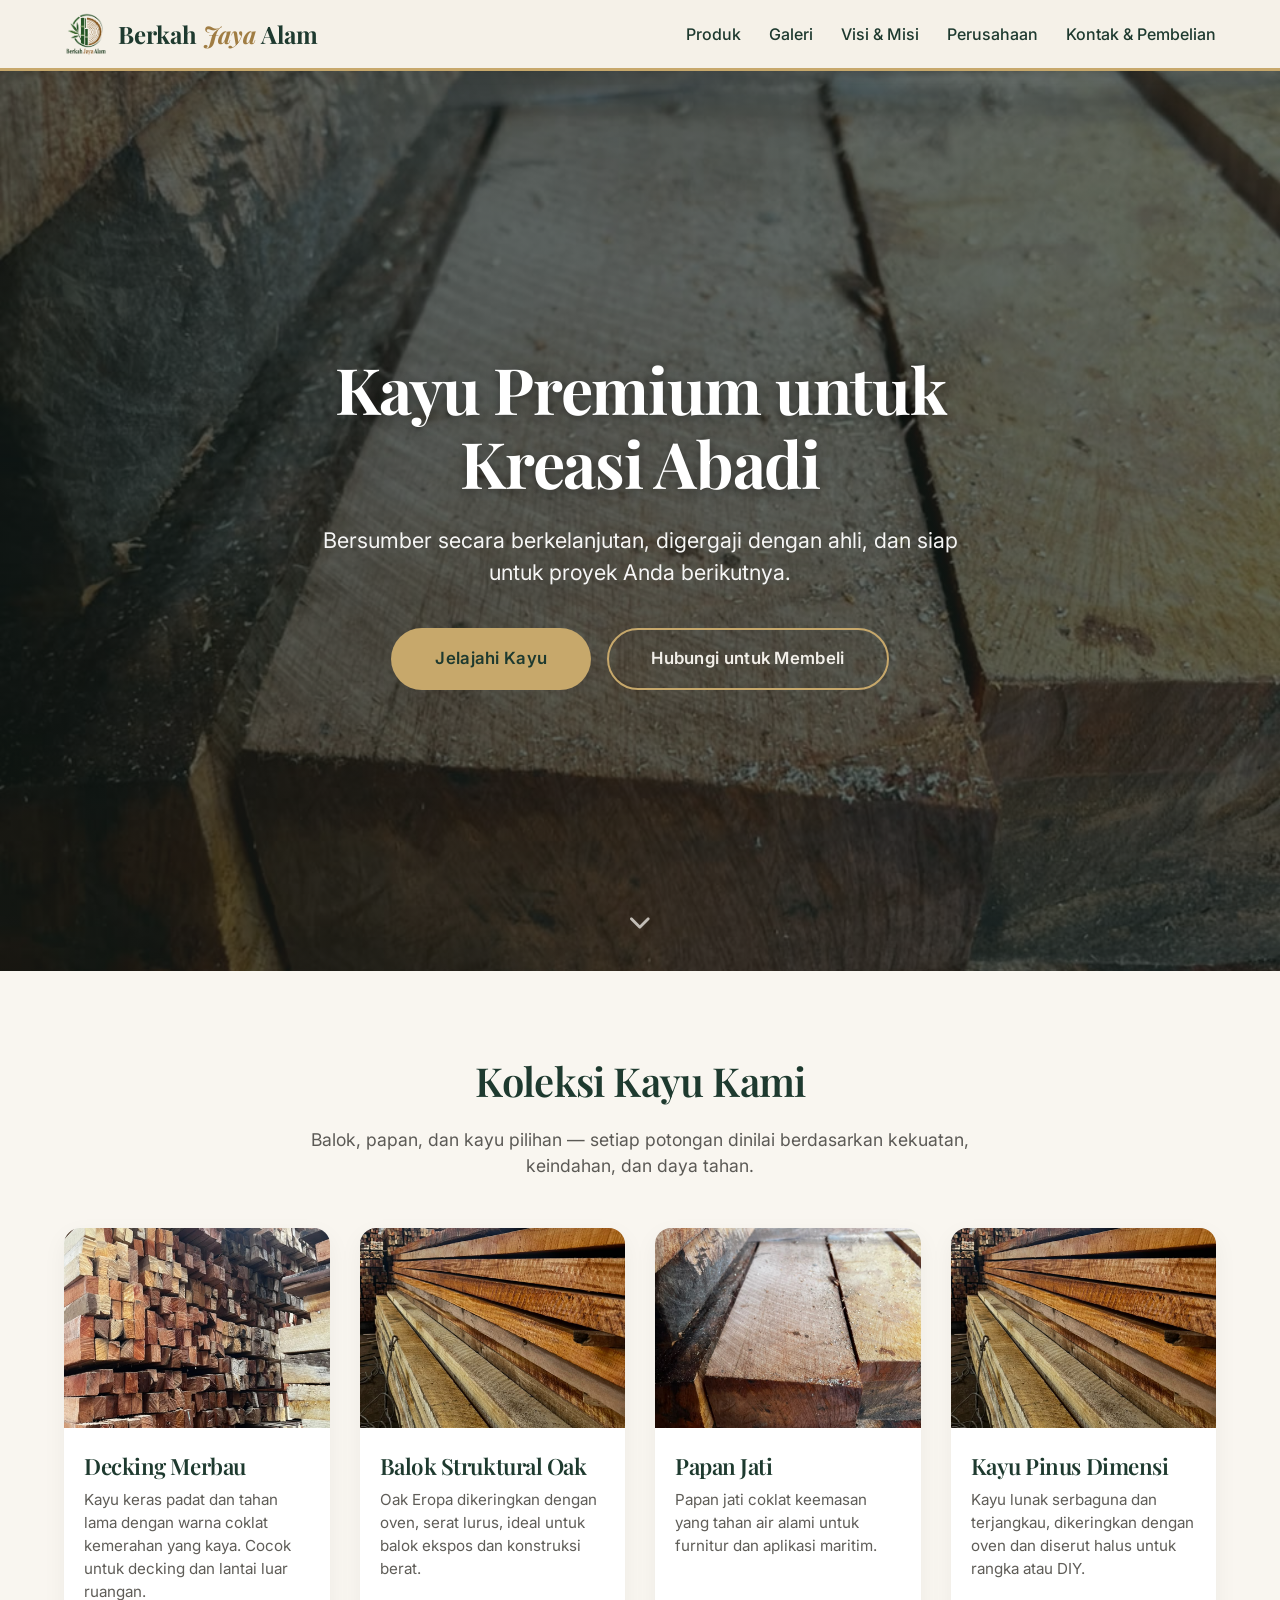
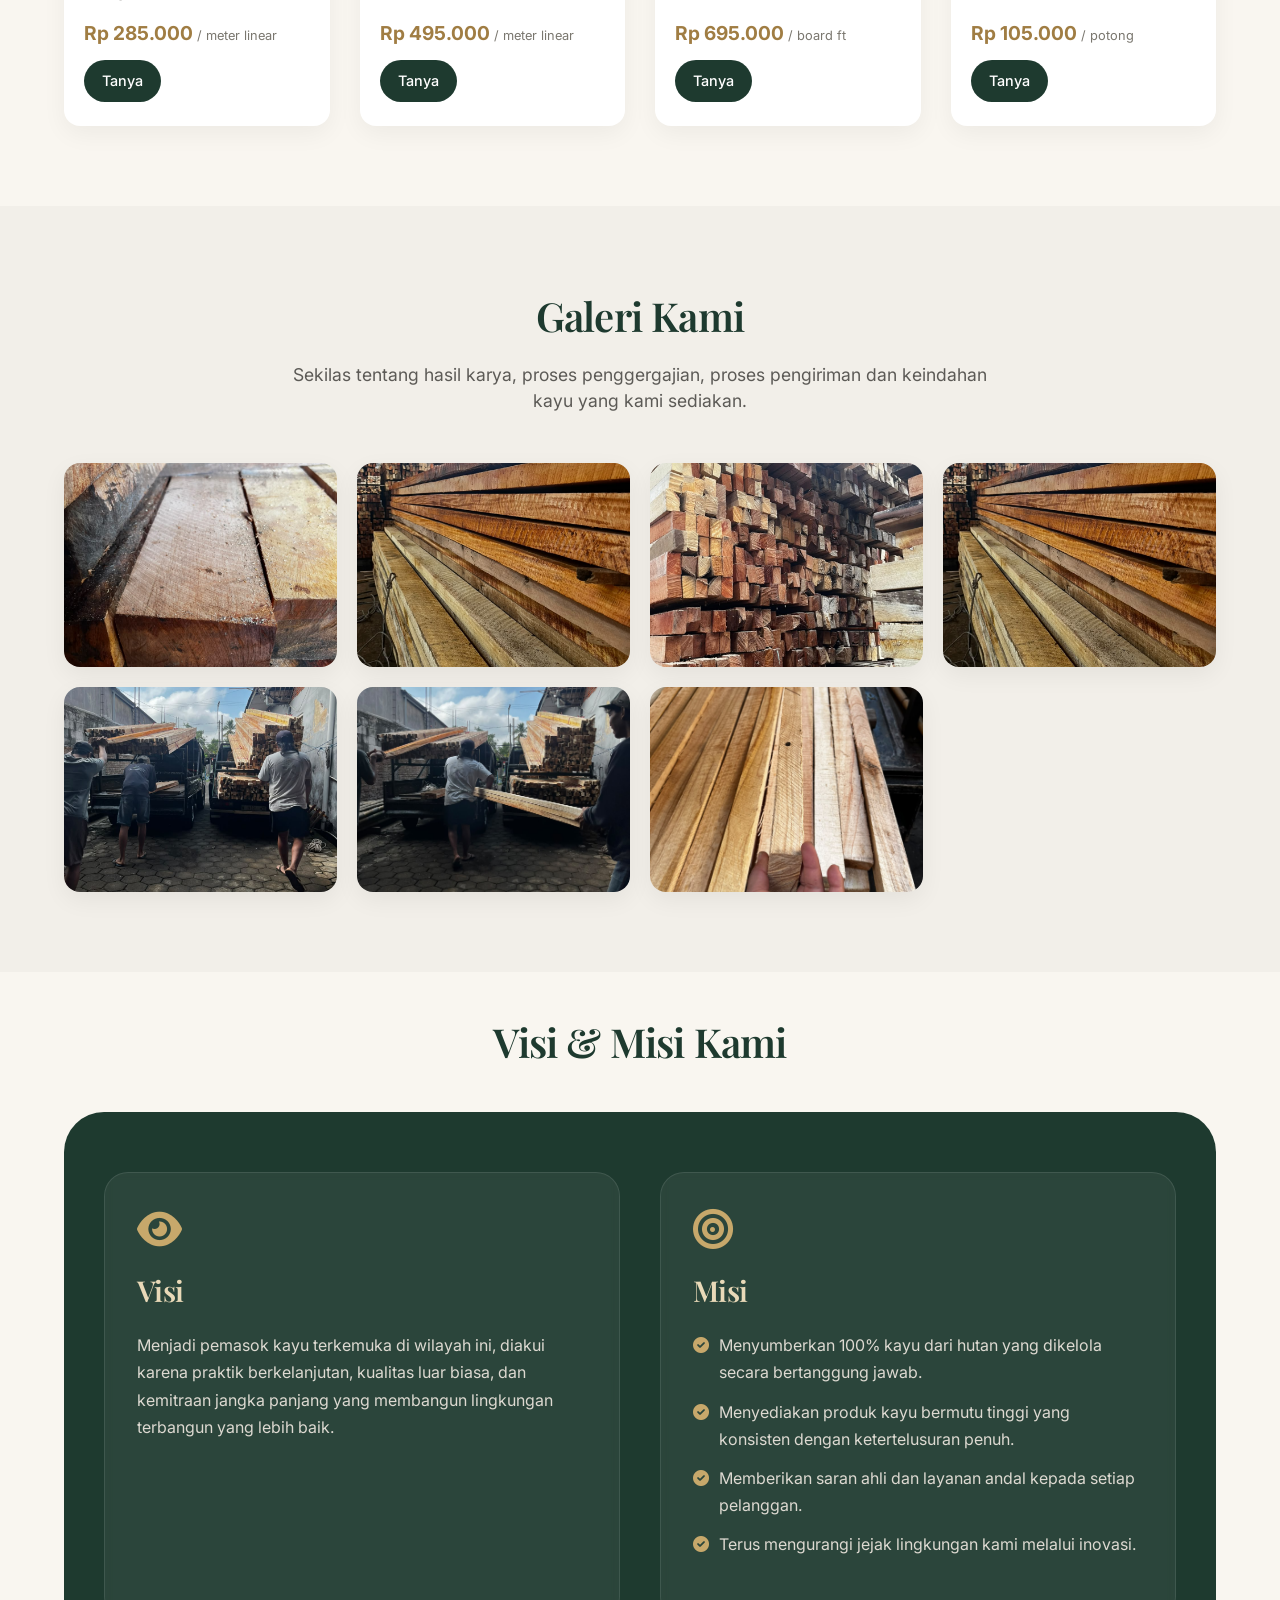
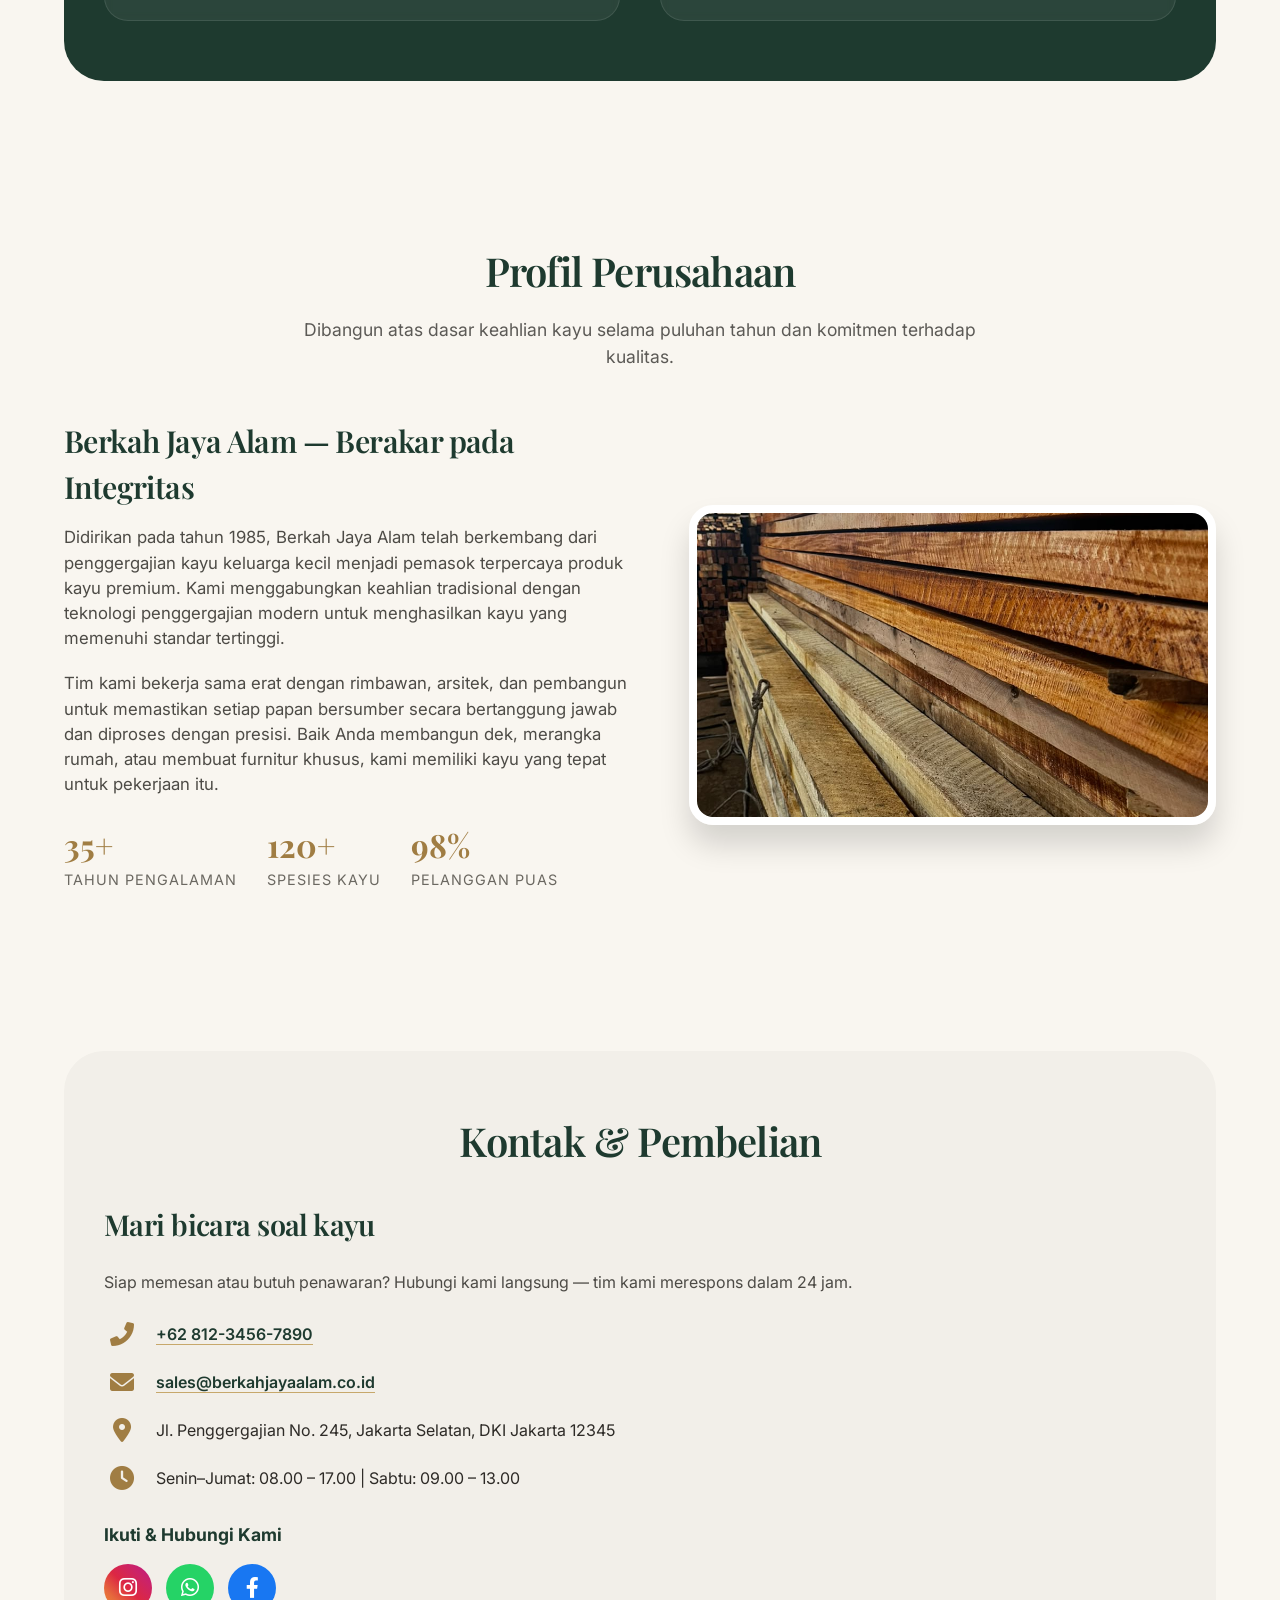
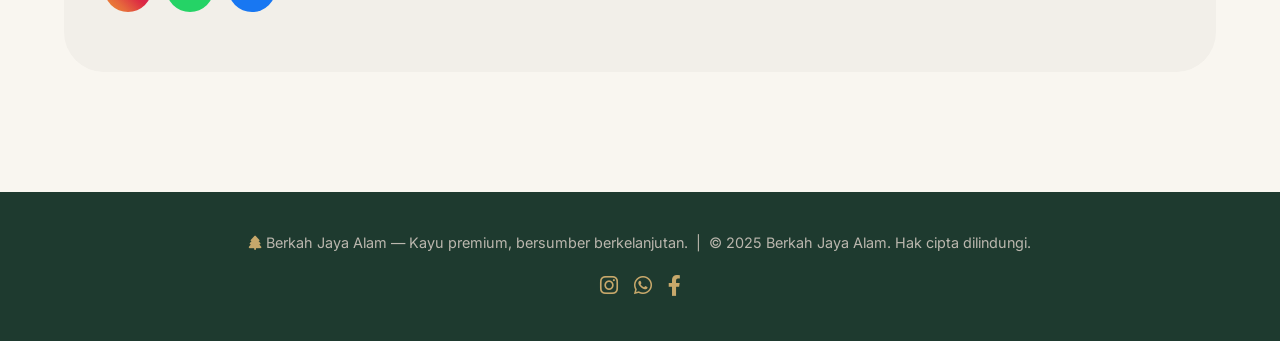
==== client-berkahjayaalam/index.html @ a925b0a5 "Berkah jaya alam" ====
<!DOCTYPE html>
<html lang="id">
<head>
    <meta charset="UTF-8">
    <meta name="viewport" content="width=device-width, initial-scale=1.0">
    <title>Berkah Jaya Alam | Kayu Premium & Solusi Kayu</title>
    <!-- Google Fonts -->
    <link rel="preconnect" href="https://fonts.googleapis.com">
    <link rel="preconnect" href="https://fonts.gstatic.com" crossorigin>
    <link href="https://fonts.googleapis.com/css2?family=Inter:opsz,wght@14..32,300..700&family=Playfair+Display:ital,wght@0,600;0,700;1,600&display=swap" rel="stylesheet">
    <!-- Font Awesome -->
    <link rel="stylesheet" href="https://cdnjs.cloudflare.com/ajax/libs/font-awesome/6.0.0-beta3/css/all.min.css">
    <style>
        html {
            scroll-behavior: smooth;
        }

        * {
            margin: 0;
            padding: 0;
            box-sizing: border-box;
        }

        body {
            font-family: 'Inter', sans-serif;
            background-color: #f9f6f0;
            color: #2e2b27;
            line-height: 1.5;
        }

        h1, h2, h3 {
            font-family: 'Playfair Display', serif;
            font-weight: 600;
            letter-spacing: -0.02em;
        }

        .container {
            max-width: 1200px;
            margin: 0 auto;
            padding: 0 24px;
        }

        /* Header / Nav — light background so the logo pops */
        .navbar {
            background-color: #f5f1e8;
            color: #1e3a2f;
            padding: 12px 0;
            box-shadow: 0 4px 12px rgba(0, 0, 0, 0.08);
            border-bottom: 3px solid #c7a86b;
            position: sticky;
            top: 0;
            z-index: 100;
        }

        .navbar .container {
            display: flex;
            justify-content: space-between;
            align-items: center;
            flex-wrap: nowrap;
            position: relative;
        }

        /* Logo image + text */
        .logo {
            display: flex;
            align-items: center;
            gap: 10px;
            text-decoration: none;
            flex-shrink: 0;
        }

        .logo img {
            height: 44px;
            width: auto;
            display: block;
        }

        .logo-text {
            font-size: 1.5rem;
            font-weight: 700;
            font-family: 'Playfair Display', serif;
            color: #1e3a2f;
            line-height: 1.1;
            white-space: nowrap;
        }

        .logo-text span {
            color: #a07d43;
            font-style: italic;
        }

        .nav-links {
            display: flex;
            gap: 28px;
            list-style: none;
            align-items: center;
        }

        .nav-links a {
            color: #1e3a2f;
            text-decoration: none;
            font-weight: 500;
            font-size: 1rem;
            transition: color 0.2s;
            border-bottom: 2px solid transparent;
            padding-bottom: 4px;
            white-space: nowrap;
        }

        .nav-links a:hover {
            color: #a07d43;
            border-bottom-color: #a07d43;
        }

        /* Hamburger button — hidden on desktop */
        .menu-toggle {
            display: none;
            background: transparent;
            border: none;
            color: #1e3a2f;
            font-size: 1.6rem;
            cursor: pointer;
            padding: 6px 10px;
            line-height: 1;
            border-radius: 8px;
            transition: background 0.2s;
        }

        .menu-toggle:hover {
            background: rgba(30, 58, 47, 0.08);
        }

        /* Hero — Full screen */
        .hero {
            background: linear-gradient(rgba(20, 30, 25, 0.65), rgba(20, 30, 25, 0.65)), url('assets/img/img-1.jpeg') center/cover no-repeat;
            min-height: 100vh;
            display: flex;
            align-items: center;
            justify-content: center;
            color: white;
            text-align: center;
            position: relative;
            scroll-margin-top: 80px;
        }

        .hero-content {
            max-width: 900px;
            margin: 0 auto;
            padding: 80px 24px;
        }

        .hero h1 {
            font-size: 4rem;
            font-weight: 700;
            line-height: 1.15;
            margin-bottom: 24px;
            text-shadow: 0 2px 12px rgba(0,0,0,0.4);
        }

        .hero p {
            font-size: 1.35rem;
            margin-bottom: 40px;
            opacity: 0.95;
            max-width: 650px;
            margin-left: auto;
            margin-right: auto;
        }

        .hero-buttons {
            display: flex;
            gap: 16px;
            justify-content: center;
            flex-wrap: wrap;
        }

        .btn {
            display: inline-block;
            background-color: #c7a86b;
            color: #1e3a2f;
            font-weight: 600;
            padding: 16px 42px;
            border-radius: 40px;
            text-decoration: none;
            transition: all 0.2s;
            border: 2px solid transparent;
            font-size: 1.05rem;
            letter-spacing: 0.3px;
        }

        .btn:hover {
            background-color: transparent;
            border-color: #c7a86b;
            color: #f2efe9;
            transform: translateY(-2px);
        }

        .btn-outline {
            background-color: transparent;
            border: 2px solid #c7a86b;
            color: #f2efe9;
        }

        .btn-outline:hover {
            background-color: #c7a86b;
            color: #1e3a2f;
        }

        /* Scroll indicator */
        .scroll-indicator {
            position: absolute;
            bottom: 32px;
            left: 50%;
            transform: translateX(-50%);
            color: #f2efe9;
            font-size: 1.4rem;
            opacity: 0.75;
            animation: bounce 2s infinite;
        }

        @keyframes bounce {
            0%, 20%, 50%, 80%, 100% { transform: translateX(-50%) translateY(0); }
            40% { transform: translateX(-50%) translateY(-10px); }
            60% { transform: translateX(-50%) translateY(-5px); }
        }

        /* Sections */
        section {
            padding: 80px 0;
            scroll-margin-top: 80px;
        }

        .section-title {
            font-size: 2.5rem;
            margin-bottom: 16px;
            color: #1e3a2f;
            text-align: center;
        }

        .section-subtitle {
            text-align: center;
            color: #5c5a56;
            max-width: 700px;
            margin: 0 auto 48px auto;
            font-size: 1.1rem;
        }

        /* Products Grid */
        .product-grid {
            display: grid;
            grid-template-columns: repeat(auto-fit, minmax(250px, 1fr));
            gap: 30px;
        }

        .product-card {
            background: white;
            border-radius: 16px;
            overflow: hidden;
            box-shadow: 0 8px 24px rgba(0, 0, 0, 0.05);
            transition: transform 0.2s, box-shadow 0.2s;
            display: flex;
            flex-direction: column;
        }

        .product-card:hover {
            transform: translateY(-6px);
            box-shadow: 0 16px 32px rgba(0, 0, 0, 0.1);
        }

        .product-img {
            height: 200px;
            background-size: cover;
            background-position: center;
            background-color: #d9d0c0;
        }

        .product-info {
            padding: 22px 20px 24px;
            flex-grow: 1;
            display: flex;
            flex-direction: column;
        }

        .product-info h3 {
            font-size: 1.4rem;
            margin-bottom: 6px;
            color: #1e3a2f;
        }

        .product-info p {
            color: #5f5d58;
            margin-bottom: 16px;
            font-size: 0.95rem;
            flex-grow: 1;
        }

        .product-price {
            font-weight: 700;
            font-size: 1.2rem;
            color: #a07d43;
            margin-bottom: 12px;
        }

        .product-price small {
            font-weight: 400;
            font-size: 0.8rem;
            color: #7a776f;
        }

        .product-info .btn-small {
            background: #1e3a2f;
            color: white;
            padding: 10px 18px;
            border-radius: 30px;
            text-decoration: none;
            font-weight: 500;
            text-align: center;
            font-size: 0.9rem;
            transition: background 0.2s;
            border: none;
            align-self: flex-start;
        }

        .product-info .btn-small:hover {
            background: #c7a86b;
            color: #1e3a2f;
        }

        /* Gallery */
        .gallery-section {
            background-color: #f2efe9;
        }

        .gallery-grid {
            display: grid;
            grid-template-columns: repeat(auto-fit, minmax(260px, 1fr));
            gap: 20px;
        }

        .gallery-item {
            position: relative;
            border-radius: 16px;
            overflow: hidden;
            aspect-ratio: 4 / 3;
            box-shadow: 0 8px 24px rgba(0, 0, 0, 0.06);
            cursor: pointer;
        }

        .gallery-item img {
            width: 100%;
            height: 100%;
            object-fit: cover;
            display: block;
            transition: transform 0.4s ease;
        }

        .gallery-item:hover img {
            transform: scale(1.08);
        }

        .gallery-caption {
            position: absolute;
            inset: 0;
            background: linear-gradient(to top, rgba(20, 30, 25, 0.85), rgba(20, 30, 25, 0) 60%);
            color: #f2efe9;
            display: flex;
            flex-direction: column;
            justify-content: flex-end;
            padding: 22px;
            opacity: 0;
            transition: opacity 0.3s ease;
        }

        .gallery-item:hover .gallery-caption {
            opacity: 1;
        }

        .gallery-caption h3 {
            font-size: 1.3rem;
            color: #e9d9b8;
            margin-bottom: 4px;
        }

        .gallery-caption p {
            font-size: 0.9rem;
            color: #ddd9d1;
        }

        /* Visi Misi */
        .visi-misi {
            background-color: #1e3a2f;
            color: #f2efe9;
            border-radius: 40px;
            padding: 60px 40px;
            margin: 40px 0;
        }

        .visi-misi .container {
            display: flex;
            flex-wrap: wrap;
            gap: 40px;
            justify-content: center;
            padding: 0;
        }

        .visi-card, .misi-card {
            flex: 1 1 300px;
            background: rgba(255, 255, 255, 0.06);
            padding: 36px 32px;
            border-radius: 24px;
            backdrop-filter: blur(4px);
            border: 1px solid rgba(255, 255, 255, 0.1);
        }

        .visi-card i, .misi-card i {
            font-size: 2.5rem;
            color: #c7a86b;
            margin-bottom: 20px;
        }

        .visi-card h3, .misi-card h3 {
            font-size: 1.8rem;
            margin-bottom: 20px;
            color: #e9d9b8;
        }

        .visi-card p, .misi-card ul {
            color: #ddd9d1;
            line-height: 1.7;
        }

        .misi-card ul {
            list-style: none;
            padding-left: 0;
        }

        .misi-card li {
            margin-bottom: 12px;
            display: flex;
            align-items: flex-start;
            gap: 10px;
        }

        .misi-card li i {
            font-size: 1rem;
            margin-top: 5px;
            color: #c7a86b;
        }

        /* Company Profile */
        .profile-wrap {
            display: flex;
            flex-wrap: wrap;
            gap: 48px;
            align-items: center;
        }

        .profile-text {
            flex: 1 1 350px;
        }

        .profile-text h3 {
            font-size: 1.9rem;
            margin-bottom: 16px;
            color: #1e3a2f;
        }

        .profile-text p {
            margin-bottom: 20px;
            color: #4d4b46;
            font-size: 1.05rem;
        }

        .profile-stats {
            display: flex;
            gap: 30px;
            margin-top: 24px;
        }

        .stat-item h4 {
            font-size: 2rem;
            color: #a07d43;
            font-family: 'Playfair Display', serif;
        }

        .stat-item p {
            font-size: 0.9rem;
            text-transform: uppercase;
            letter-spacing: 1px;
            color: #6b6861;
        }

        .profile-img {
            flex: 1 1 300px;
            height: 320px;
            background: url('assets/img/img-2.jpeg') center/cover no-repeat;
            border-radius: 24px;
            box-shadow: 0 20px 30px rgba(0,0,0,0.15);
            border: 8px solid white;
        }

        /* Contact / Buy */
        .contact-section {
            background: #f2efe9;
            border-radius: 40px;
            padding: 60px 40px;
            margin-top: 40px;
        }

        .contact-grid {
            display: flex;
            flex-wrap: wrap;
            gap: 50px;
            justify-content: space-between;
            align-items: flex-start;
        }

        .contact-info {
            flex: 1 1 480px;
        }

        .contact-info h3 {
            font-size: 1.8rem;
            margin-bottom: 24px;
            color: #1e3a2f;
        }

        .contact-detail {
            display: flex;
            align-items: center;
            gap: 16px;
            margin-bottom: 24px;
        }

        .contact-detail i {
            font-size: 1.5rem;
            color: #a07d43;
            width: 36px;
            text-align: center;
        }

        .contact-detail p {
            font-size: 1rem;
            color: #2e2b27;
        }

        .contact-detail a {
            color: #1e3a2f;
            text-decoration: none;
            font-weight: 600;
            border-bottom: 1px solid #c7a86b;
        }

        /* Social Media Links */
        .social-links {
            margin-top: 32px;
        }

        .social-links h4 {
            font-size: 1.1rem;
            margin-bottom: 16px;
            color: #1e3a2f;
        }

        .social-icons {
            display: flex;
            gap: 14px;
            flex-wrap: wrap;
        }

        .social-icon {
            display: inline-flex;
            align-items: center;
            justify-content: center;
            width: 48px;
            height: 48px;
            border-radius: 50%;
            color: white;
            font-size: 1.3rem;
            text-decoration: none;
            transition: transform 0.2s, opacity 0.2s;
        }

        .social-icon:hover {
            transform: translateY(-3px);
            opacity: 0.9;
        }

        .social-icon.instagram {
            background: linear-gradient(45deg, #f09433, #e6683c, #dc2743, #cc2366, #bc1888);
        }

        .social-icon.whatsapp {
            background-color: #25D366;
        }

        .social-icon.facebook {
            background-color: #1877F2;
        }

        /* Footer */
        footer {
            background: #1e3a2f;
            color: #bbb7ae;
            padding: 40px 0;
            text-align: center;
            margin-top: 40px;
        }

        footer p {
            font-size: 0.9rem;
            margin-bottom: 16px;
        }

        footer i {
            color: #c7a86b;
        }

        .footer-social {
            display: flex;
            justify-content: center;
            gap: 16px;
            margin-top: 8px;
        }

        .footer-social a {
            color: #c7a86b;
            font-size: 1.3rem;
            transition: color 0.2s;
            text-decoration: none;
        }

        .footer-social a:hover {
            color: #e9d9b8;
        }

        /* Responsive */
        @media (max-width: 992px) {
            /* Hamburger menu appears */
            .menu-toggle {
                display: block;
            }

            .nav-links {
                display: none;
                position: absolute;
                top: calc(100% + 12px);
                left: 0;
                right: 0;
                flex-direction: column;
                gap: 0;
                background-color: #f5f1e8;
                border: 1px solid #e0d8c8;
                border-top: 3px solid #c7a86b;
                border-radius: 0 0 16px 16px;
                box-shadow: 0 12px 32px rgba(0, 0, 0, 0.15);
                padding: 8px 0;
                z-index: 200;
            }

            .nav-links.active {
                display: flex;
            }

            .nav-links li {
                width: 100%;
            }

            .nav-links a {
                display: block;
                padding: 14px 24px;
                border-bottom: none;
                font-size: 1rem;
                color: #1e3a2f;
            }

            .nav-links a:hover {
                background: rgba(30, 58, 47, 0.06);
                border-bottom-color: transparent;
            }
        }

        @media (max-width: 768px) {
            .hero h1 { font-size: 2.6rem; }
            .hero p { font-size: 1.1rem; }
            .section-title { font-size: 2rem; }
            .visi-misi { padding: 40px 20px; }
            .profile-stats { flex-wrap: wrap; gap: 20px; }
            section { scroll-margin-top: 80px; }
            .hero { scroll-margin-top: 80px; }
            .contact-section { padding: 40px 24px; }
            .gallery-item { aspect-ratio: 3 / 2; }
            .logo img { height: 38px; }
            .logo-text { font-size: 1.2rem; }
        }

        @media (max-width: 480px) {
            .hero h1 { font-size: 2rem; }
            .btn { padding: 14px 28px; font-size: 0.95rem; }
            .gallery-caption { opacity: 1; background: linear-gradient(to top, rgba(20, 30, 25, 0.9), rgba(20, 30, 25, 0) 70%); }
        }
    </style>
</head>
<body>
    <!-- Navigasi -->
    <div class="navbar">
        <div class="container">
            <a href="#" class="logo">
                <img src="assets/img/logo.png" alt="Logo Berkah Jaya Alam">
                <div class="logo-text">Berkah <span>Jaya</span> Alam</div>
            </a>
            <button class="menu-toggle" aria-label="Buka menu navigasi" aria-expanded="false">
                <i class="fas fa-bars"></i>
            </button>
            <ul class="nav-links" id="navLinks">
                <li><a href="#products">Produk</a></li>
                <li><a href="#gallery">Galeri</a></li>
                <li><a href="#visi-misi">Visi & Misi</a></li>
                <li><a href="#profile">Perusahaan</a></li>
                <li><a href="#contact">Kontak & Pembelian</a></li>
            </ul>
        </div>
    </div>

    <!-- Hero Section — Full screen -->
    <section class="hero">
        <div class="hero-content">
            <h1>Kayu Premium untuk<br>Kreasi Abadi</h1>
            <p>Bersumber secara berkelanjutan, digergaji dengan ahli, dan siap untuk proyek Anda berikutnya.</p>
            <div class="hero-buttons">
                <a href="#products" class="btn">Jelajahi Kayu</a>
                <a href="#contact" class="btn btn-outline">Hubungi untuk Membeli</a>
            </div>
        </div>
        <a href="#products" class="scroll-indicator" aria-label="Gulir ke produk">
            <i class="fas fa-chevron-down"></i>
        </a>
    </section>

    <!-- Bagian Produk -->
    <section id="products">
        <div class="container">
            <h2 class="section-title">Koleksi Kayu Kami</h2>
            <p class="section-subtitle">Balok, papan, dan kayu pilihan — setiap potongan dinilai berdasarkan kekuatan, keindahan, dan daya tahan.</p>
            <div class="product-grid">
                <!-- Produk 1 -->
                <div class="product-card">
                    <div class="product-img" style="background-image: url('assets/img/img-3.jpeg');"></div>
                    <div class="product-info">
                        <h3>Decking Merbau</h3>
                        <p>Kayu keras padat dan tahan lama dengan warna coklat kemerahan yang kaya. Cocok untuk decking dan lantai luar ruangan.</p>
                        <div class="product-price">Rp 285.000 <small>/ meter linear</small></div>
                        <a href="#contact" class="btn-small">Tanya</a>
                    </div>
                </div>
                <!-- Produk 2 -->
                <div class="product-card">
                    <div class="product-img" style="background-image: url('assets/img/img-4.jpeg');"></div>
                    <div class="product-info">
                        <h3>Balok Struktural Oak</h3>
                        <p>Oak Eropa dikeringkan dengan oven, serat lurus, ideal untuk balok ekspos dan konstruksi berat.</p>
                        <div class="product-price">Rp 495.000 <small>/ meter linear</small></div>
                        <a href="#contact" class="btn-small">Tanya</a>
                    </div>
                </div>
                <!-- Produk 3 -->
                <div class="product-card">
                    <div class="product-img" style="background-image: url('assets/img/img-1.jpeg');"></div>
                    <div class="product-info">
                        <h3>Papan Jati</h3>
                        <p>Papan jati coklat keemasan yang tahan air alami untuk furnitur dan aplikasi maritim.</p>
                        <div class="product-price">Rp 695.000 <small>/ board ft</small></div>
                        <a href="#contact" class="btn-small">Tanya</a>
                    </div>
                </div>
                <!-- Produk 4 -->
                <div class="product-card">
                    <div class="product-img" style="background-image: url('assets/img/img-2.jpeg');"></div>
                    <div class="product-info">
                        <h3>Kayu Pinus Dimensi</h3>
                        <p>Kayu lunak serbaguna dan terjangkau, dikeringkan dengan oven dan diserut halus untuk rangka atau DIY.</p>
                        <div class="product-price">Rp 105.000 <small>/ potong</small></div>
                        <a href="#contact" class="btn-small">Tanya</a>
                    </div>
                </div>
            </div>
        </div>
    </section>

    <!-- Bagian Galeri -->
    <section id="gallery" class="gallery-section">
        <div class="container">
            <h2 class="section-title">Galeri Kami</h2>
            <p class="section-subtitle">Sekilas tentang hasil karya, proses penggergajian, proses pengiriman dan keindahan kayu yang kami sediakan.</p>
            <div class="gallery-grid">
                <div class="gallery-item">
                    <img src="assets/img/img-1.jpeg" alt="Penggergajian kayu">
                    <div class="gallery-caption">
                        <h3>Proses Penggergajian</h3>
                        <p>Presisi di setiap potongan</p>
                    </div>
                </div>
                <div class="gallery-item">
                    <img src="assets/img/img-2.jpeg" alt="Tumpukan kayu di gudang">
                    <div class="gallery-caption">
                        <h3>Stok Gudang</h3>
                        <p>Kayu pilihan siap kirim</p>
                    </div>
                </div>
                <div class="gallery-item">
                    <img src="assets/img/img-3.jpeg" alt="Decking kayu merbau">
                    <div class="gallery-caption">
                        <h3>Decking Merbau</h3>
                        <p>Hasil pemasangan rapi dan tahan lama</p>
                    </div>
                </div>
                <div class="gallery-item">
                    <img src="assets/img/img-4.jpeg" alt="Balok kayu oak">
                    <div class="gallery-caption">
                        <h3>Balok Struktural</h3>
                        <p>Kekuatan untuk konstruksi berat</p>
                    </div>
                </div>
                <div class="gallery-item">
                    <img src="assets/img/img-5.jpeg" alt="Papan kayu jati">
                    <div class="gallery-caption">
                        <h3>Papan Jati</h3>
                        <p>Keindahan alami untuk furnitur</p>
                    </div>
                </div>
                <div class="gallery-item">
                    <img src="assets/img/img-6.jpeg" alt="Kayu pinus dimensi">
                    <div class="gallery-caption">
                        <h3>Kayu Pinus</h3>
                        <p>Serbaguna untuk rangka dan DIY</p>
                    </div>
                </div>
                <div class="gallery-item">
                    <img src="assets/img/img-7.jpeg" alt="Proyek kayu Berkah Jaya Alam">
                    <div class="gallery-caption">
                        <h3>Proyek Selesai</h3>
                        <p>Hasil karya pelanggan kami</p>
                    </div>
                </div>
            </div>
        </div>
    </section>

    <!-- Bagian Visi & Misi -->
    <section id="visi-misi" style="padding: 40px 0;">
        <div class="container">
            <h2 class="section-title" style="color:#1e3a2f;">Visi & Misi Kami</h2>
            <div class="visi-misi">
                <div class="container">
                    <div class="visi-card">
                        <i class="fas fa-eye"></i>
                        <h3>Visi</h3>
                        <p>Menjadi pemasok kayu terkemuka di wilayah ini, diakui karena praktik berkelanjutan, kualitas luar biasa, dan kemitraan jangka panjang yang membangun lingkungan terbangun yang lebih baik.</p>
                    </div>
                    <div class="misi-card">
                        <i class="fas fa-bullseye"></i>
                        <h3>Misi</h3>
                        <ul>
                            <li><i class="fas fa-check-circle"></i> Menyumberkan 100% kayu dari hutan yang dikelola secara bertanggung jawab.</li>
                            <li><i class="fas fa-check-circle"></i> Menyediakan produk kayu bermutu tinggi yang konsisten dengan ketertelusuran penuh.</li>
                            <li><i class="fas fa-check-circle"></i> Memberikan saran ahli dan layanan andal kepada setiap pelanggan.</li>
                            <li><i class="fas fa-check-circle"></i> Terus mengurangi jejak lingkungan kami melalui inovasi.</li>
                        </ul>
                    </div>
                </div>
            </div>
        </div>
    </section>

    <!-- Bagian Profil Perusahaan -->
    <section id="profile">
        <div class="container">
            <h2 class="section-title">Profil Perusahaan</h2>
            <p class="section-subtitle">Dibangun atas dasar keahlian kayu selama puluhan tahun dan komitmen terhadap kualitas.</p>
            <div class="profile-wrap">
                <div class="profile-text">
                    <h3>Berkah Jaya Alam — Berakar pada Integritas</h3>
                    <p>Didirikan pada tahun 1985, Berkah Jaya Alam telah berkembang dari penggergajian kayu keluarga kecil menjadi pemasok terpercaya produk kayu premium. Kami menggabungkan keahlian tradisional dengan teknologi penggergajian modern untuk menghasilkan kayu yang memenuhi standar tertinggi.</p>
                    <p>Tim kami bekerja sama erat dengan rimbawan, arsitek, dan pembangun untuk memastikan setiap papan bersumber secara bertanggung jawab dan diproses dengan presisi. Baik Anda membangun dek, merangka rumah, atau membuat furnitur khusus, kami memiliki kayu yang tepat untuk pekerjaan itu.</p>
                    <div class="profile-stats">
                        <div class="stat-item">
                            <h4>35+</h4>
                            <p>Tahun pengalaman</p>
                        </div>
                        <div class="stat-item">
                            <h4>120+</h4>
                            <p>Spesies kayu</p>
                        </div>
                        <div class="stat-item">
                            <h4>98%</h4>
                            <p>Pelanggan puas</p>
                        </div>
                    </div>
                </div>
                <div class="profile-img"></div>
            </div>
        </div>
    </section>

    <!-- Bagian Kontak & Pembelian -->
    <section id="contact" style="padding-top: 20px;">
        <div class="container">
            <div class="contact-section">
                <h2 class="section-title" style="margin-bottom: 32px;">Kontak & Pembelian</h2>
                <div class="contact-grid">
                    <div class="contact-info">
                        <h3>Mari bicara soal kayu</h3>
                        <p style="margin-bottom: 28px; color:#4d4b46;">Siap memesan atau butuh penawaran? Hubungi kami langsung — tim kami merespons dalam 24 jam.</p>
                        <div class="contact-detail">
                            <i class="fas fa-phone-alt"></i>
                            <p><a href="tel:+6281234567890">+62 812-3456-7890</a></p>
                        </div>
                        <div class="contact-detail">
                            <i class="fas fa-envelope"></i>
                            <p><a href="mailto:sales@berkahjayaalam.co.id">sales@berkahjayaalam.co.id</a></p>
                        </div>
                        <div class="contact-detail">
                            <i class="fas fa-map-marker-alt"></i>
                            <p>Jl. Penggergajian No. 245, Jakarta Selatan, DKI Jakarta 12345</p>
                        </div>
                        <div class="contact-detail">
                            <i class="fas fa-clock"></i>
                            <p>Senin–Jumat: 08.00 – 17.00 | Sabtu: 09.00 – 13.00</p>
                        </div>

                        <!-- Tautan Media Sosial -->
                        <div class="social-links">
                            <h4>Ikuti & Hubungi Kami</h4>
                            <div class="social-icons">
                                <a href="https://instagram.com/berkahjayaalam" class="social-icon instagram" target="_blank" rel="noopener" aria-label="Instagram Berkah Jaya Alam">
                                    <i class="fab fa-instagram"></i>
                                </a>
                                <a href="https://wa.me/6281234567890" class="social-icon whatsapp" target="_blank" rel="noopener" aria-label="WhatsApp Berkah Jaya Alam">
                                    <i class="fab fa-whatsapp"></i>
                                </a>
                                <a href="https://facebook.com/berkahjayaalam" class="social-icon facebook" target="_blank" rel="noopener" aria-label="Facebook Berkah Jaya Alam">
                                    <i class="fab fa-facebook-f"></i>
                                </a>
                            </div>
                        </div>
                    </div>
                </div>
            </div>
        </div>
    </section>

    <!-- Footer -->
    <footer>
        <div class="container">
            <p><i class="fas fa-tree"></i> Berkah Jaya Alam — Kayu premium, bersumber berkelanjutan. &nbsp;|&nbsp; © 2025 Berkah Jaya Alam. Hak cipta dilindungi.</p>
            <div class="footer-social">
                <a href="https://instagram.com/berkahjayaalam" target="_blank" rel="noopener" aria-label="Instagram"><i class="fab fa-instagram"></i></a>
                <a href="https://wa.me/6281234567890" target="_blank" rel="noopener" aria-label="WhatsApp"><i class="fab fa-whatsapp"></i></a>
                <a href="https://facebook.com/berkahjayaalam" target="_blank" rel="noopener" aria-label="Facebook"><i class="fab fa-facebook-f"></i></a>
            </div>
        </div>
    </footer>

    <script>
        // Toggle menu mobile
        const menuToggle = document.querySelector('.menu-toggle');
        const navLinks = document.getElementById('navLinks');
        const menuIcon = menuToggle.querySelector('i');

        menuToggle.addEventListener('click', () => {
            const isOpen = navLinks.classList.toggle('active');
            menuToggle.setAttribute('aria-expanded', isOpen);
            menuIcon.classList.toggle('fa-bars', !isOpen);
            menuIcon.classList.toggle('fa-times', isOpen);
        });

        // Tutup menu saat link diklik
        document.querySelectorAll('.nav-links a').forEach(link => {
            link.addEventListener('click', () => {
                navLinks.classList.remove('active');
                menuToggle.setAttribute('aria-expanded', 'false');
                menuIcon.classList.add('fa-bars');
                menuIcon.classList.remove('fa-times');
            });
        });
    </script>
</body>
</html>
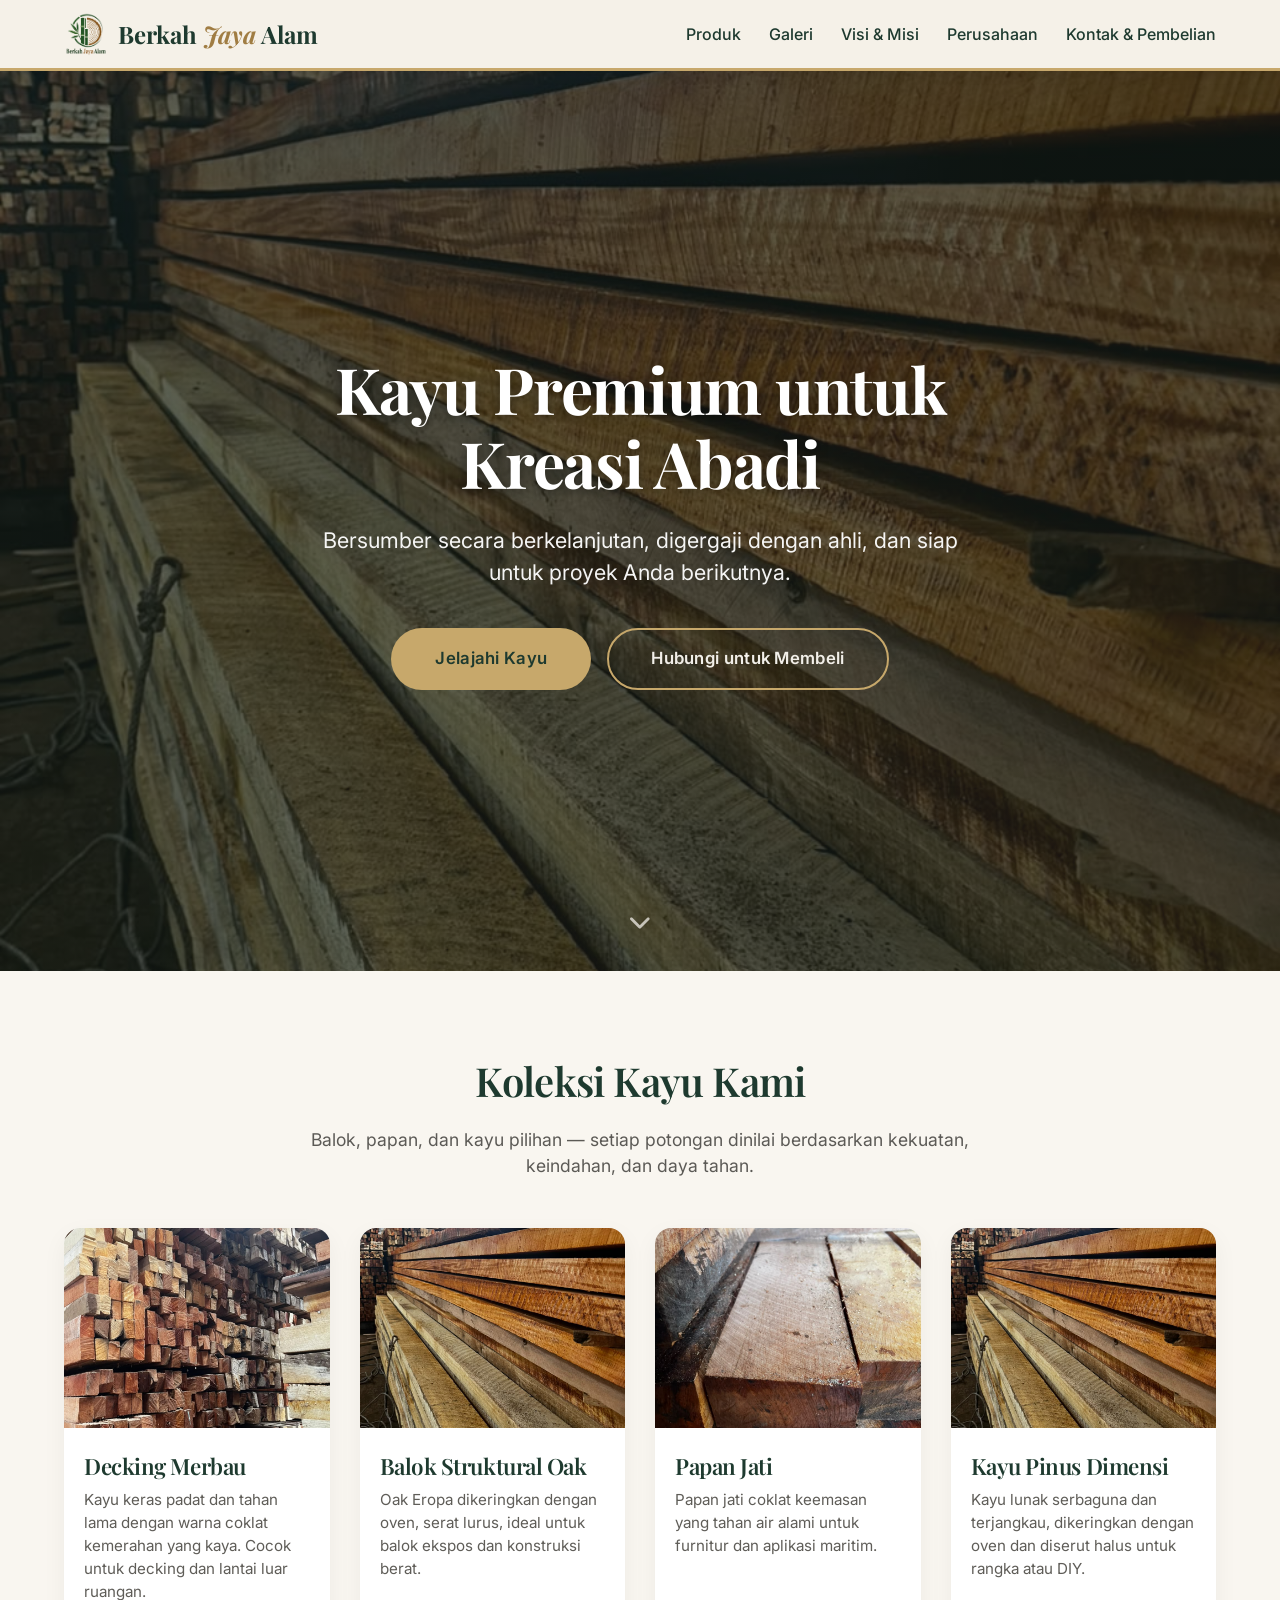
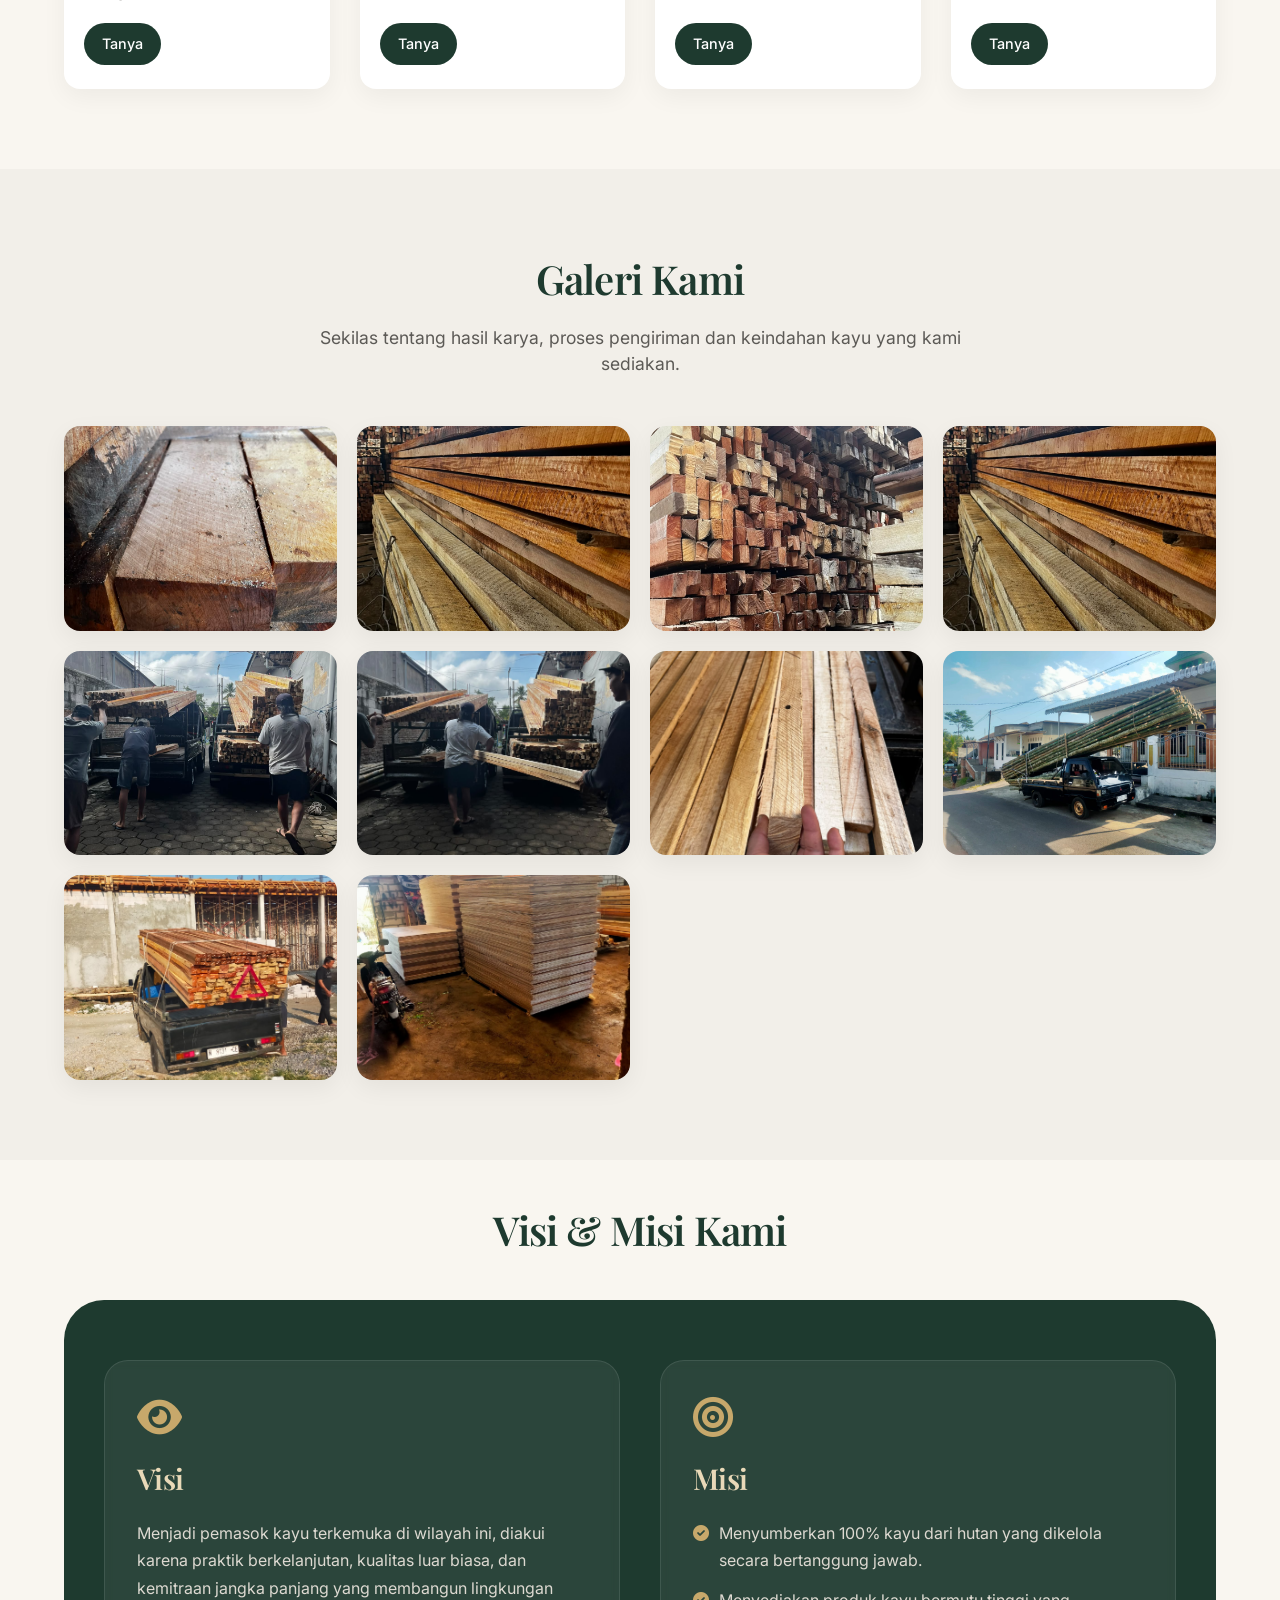
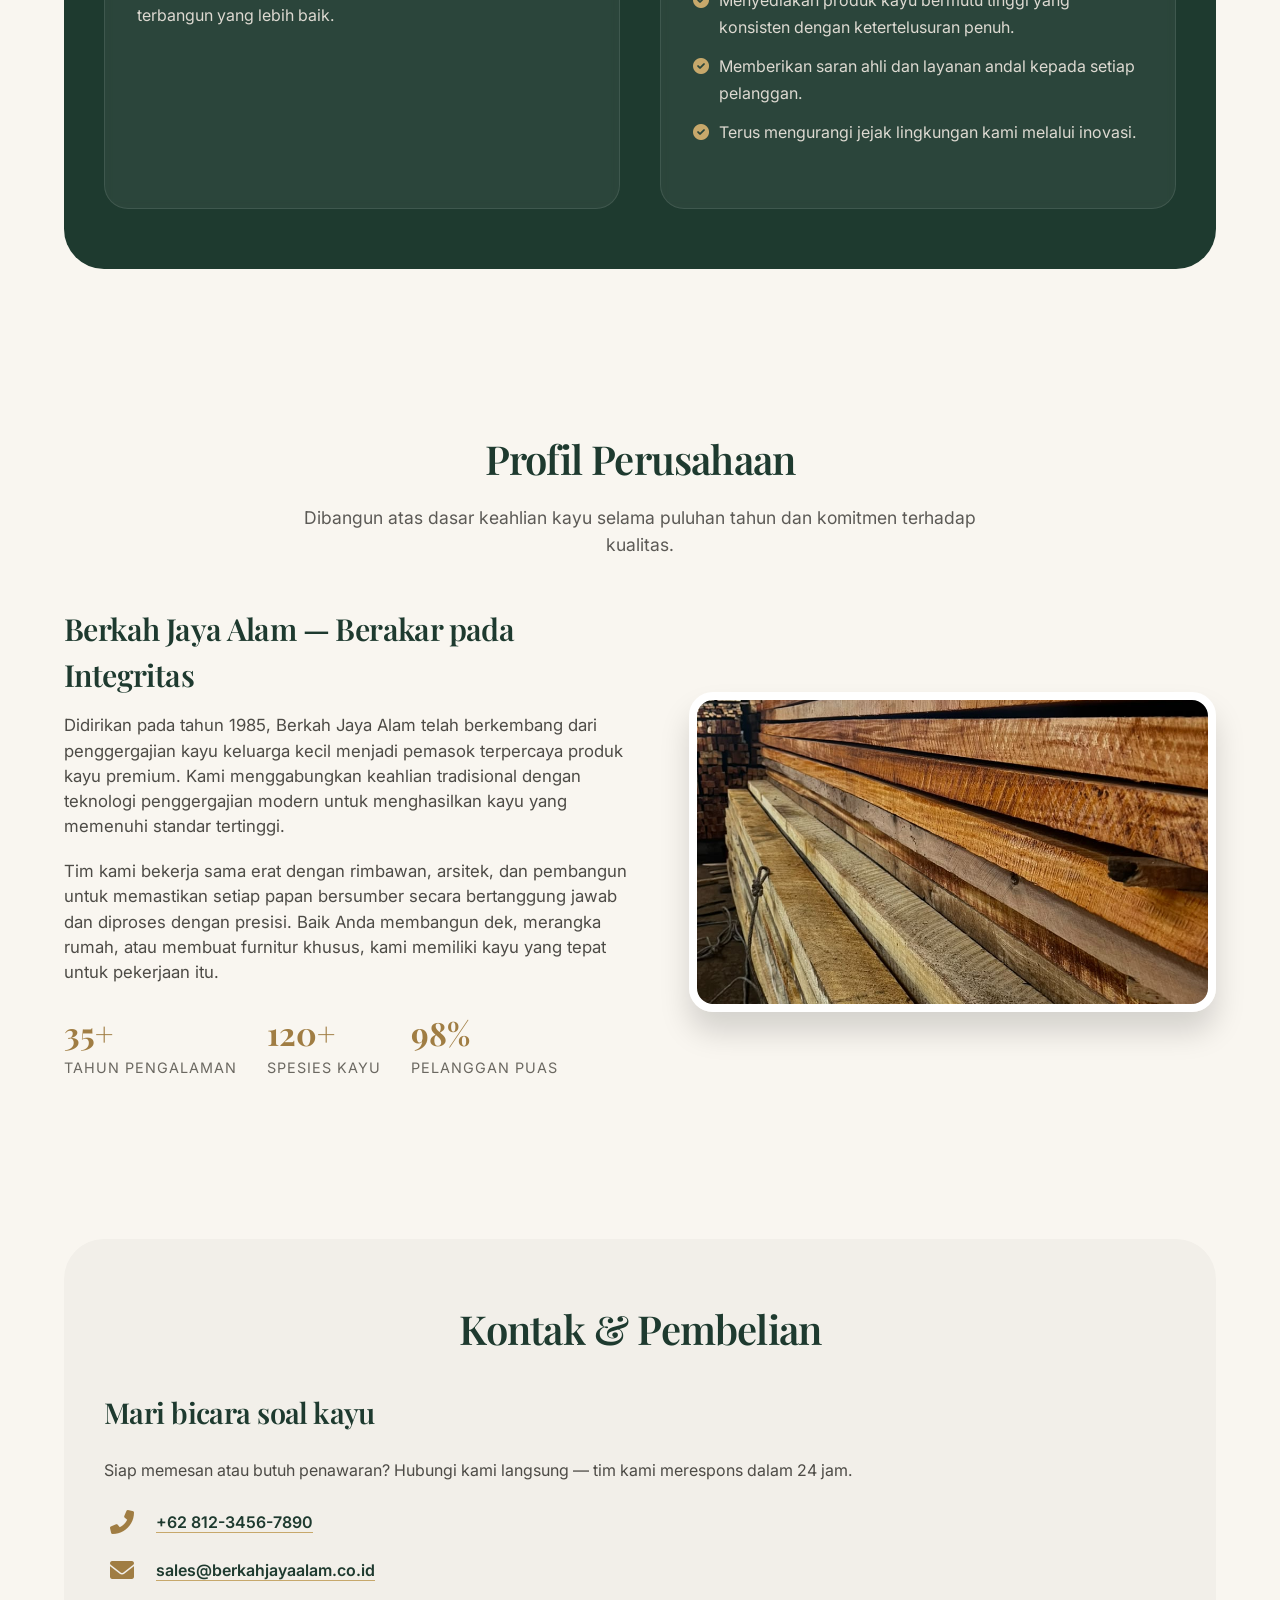
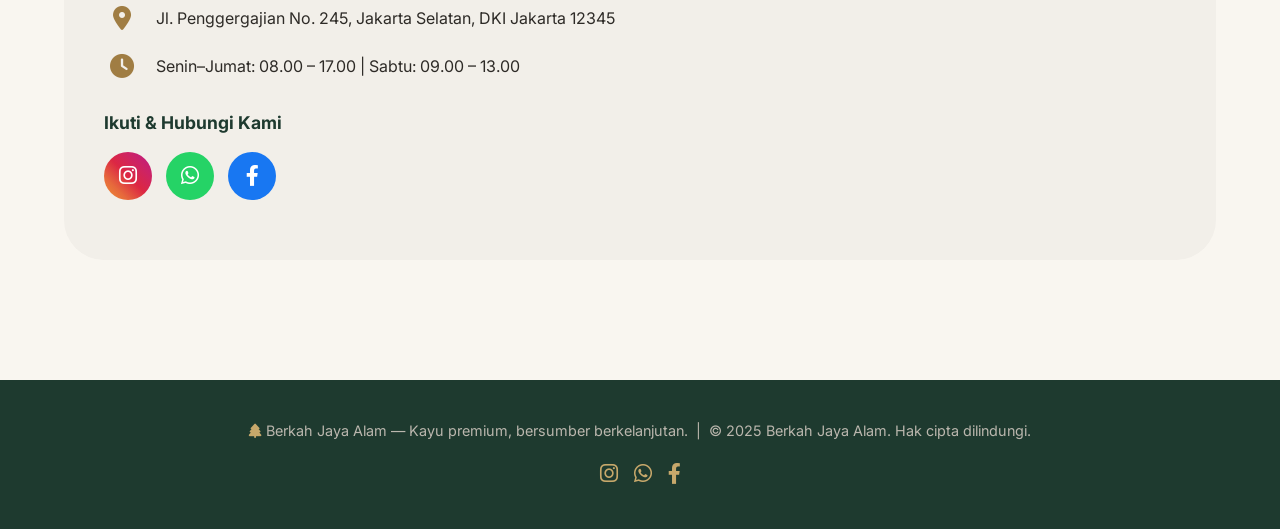
==== commit 11efc1c1: "Berkah jaya alam" ====
--- a/client-berkahjayaalam/index.html
+++ b/client-berkahjayaalam/index.html
@@ -132,7 +132,7 @@
 
         /* Hero — Full screen */
         .hero {
-            background: linear-gradient(rgba(20, 30, 25, 0.65), rgba(20, 30, 25, 0.65)), url('assets/img/img-1.jpeg') center/cover no-repeat;
+            background: linear-gradient(rgba(20, 30, 25, 0.65), rgba(20, 30, 25, 0.65)), url('assets/img/img-2.jpeg') center/cover no-repeat;
             min-height: 100vh;
             display: flex;
             align-items: center;
@@ -288,22 +288,9 @@
 
         .product-info p {
             color: #5f5d58;
-            margin-bottom: 16px;
+            margin-bottom: 20px;
             font-size: 0.95rem;
             flex-grow: 1;
-        }
-
-        .product-price {
-            font-weight: 700;
-            font-size: 1.2rem;
-            color: #a07d43;
-            margin-bottom: 12px;
-        }
-
-        .product-price small {
-            font-weight: 400;
-            font-size: 0.8rem;
-            color: #7a776f;
         }
 
         .product-info .btn-small {
@@ -748,7 +735,6 @@
                     <div class="product-info">
                         <h3>Decking Merbau</h3>
                         <p>Kayu keras padat dan tahan lama dengan warna coklat kemerahan yang kaya. Cocok untuk decking dan lantai luar ruangan.</p>
-                        <div class="product-price">Rp 285.000 <small>/ meter linear</small></div>
                         <a href="#contact" class="btn-small">Tanya</a>
                     </div>
                 </div>
@@ -758,7 +744,6 @@
                     <div class="product-info">
                         <h3>Balok Struktural Oak</h3>
                         <p>Oak Eropa dikeringkan dengan oven, serat lurus, ideal untuk balok ekspos dan konstruksi berat.</p>
-                        <div class="product-price">Rp 495.000 <small>/ meter linear</small></div>
                         <a href="#contact" class="btn-small">Tanya</a>
                     </div>
                 </div>
@@ -768,7 +753,6 @@
                     <div class="product-info">
                         <h3>Papan Jati</h3>
                         <p>Papan jati coklat keemasan yang tahan air alami untuk furnitur dan aplikasi maritim.</p>
-                        <div class="product-price">Rp 695.000 <small>/ board ft</small></div>
                         <a href="#contact" class="btn-small">Tanya</a>
                     </div>
                 </div>
@@ -778,7 +762,6 @@
                     <div class="product-info">
                         <h3>Kayu Pinus Dimensi</h3>
                         <p>Kayu lunak serbaguna dan terjangkau, dikeringkan dengan oven dan diserut halus untuk rangka atau DIY.</p>
-                        <div class="product-price">Rp 105.000 <small>/ potong</small></div>
                         <a href="#contact" class="btn-small">Tanya</a>
                     </div>
                 </div>
@@ -790,7 +773,7 @@
     <section id="gallery" class="gallery-section">
         <div class="container">
             <h2 class="section-title">Galeri Kami</h2>
-            <p class="section-subtitle">Sekilas tentang hasil karya, proses penggergajian, proses pengiriman dan keindahan kayu yang kami sediakan.</p>
+            <p class="section-subtitle">Sekilas tentang hasil karya, proses pengiriman dan keindahan kayu yang kami sediakan.</p>
             <div class="gallery-grid">
                 <div class="gallery-item">
                     <img src="assets/img/img-1.jpeg" alt="Penggergajian kayu">
@@ -836,6 +819,27 @@
                 </div>
                 <div class="gallery-item">
                     <img src="assets/img/img-7.jpeg" alt="Proyek kayu Berkah Jaya Alam">
+                    <div class="gallery-caption">
+                        <h3>Proyek Selesai</h3>
+                        <p>Hasil karya pelanggan kami</p>
+                    </div>
+                </div>
+                <div class="gallery-item">
+                    <img src="assets/img/img-8.jpeg" alt="Proyek kayu Berkah Jaya Alam">
+                    <div class="gallery-caption">
+                        <h3>Proyek Selesai</h3>
+                        <p>Hasil karya pelanggan kami</p>
+                    </div>
+                </div>
+                <div class="gallery-item">
+                    <img src="assets/img/img-9.jpeg" alt="Proyek kayu Berkah Jaya Alam">
+                    <div class="gallery-caption">
+                        <h3>Proyek Selesai</h3>
+                        <p>Hasil karya pelanggan kami</p>
+                    </div>
+                </div>
+                <div class="gallery-item">
+                    <img src="assets/img/img-10.jpeg" alt="Proyek kayu Berkah Jaya Alam">
                     <div class="gallery-caption">
                         <h3>Proyek Selesai</h3>
                         <p>Hasil karya pelanggan kami</p>
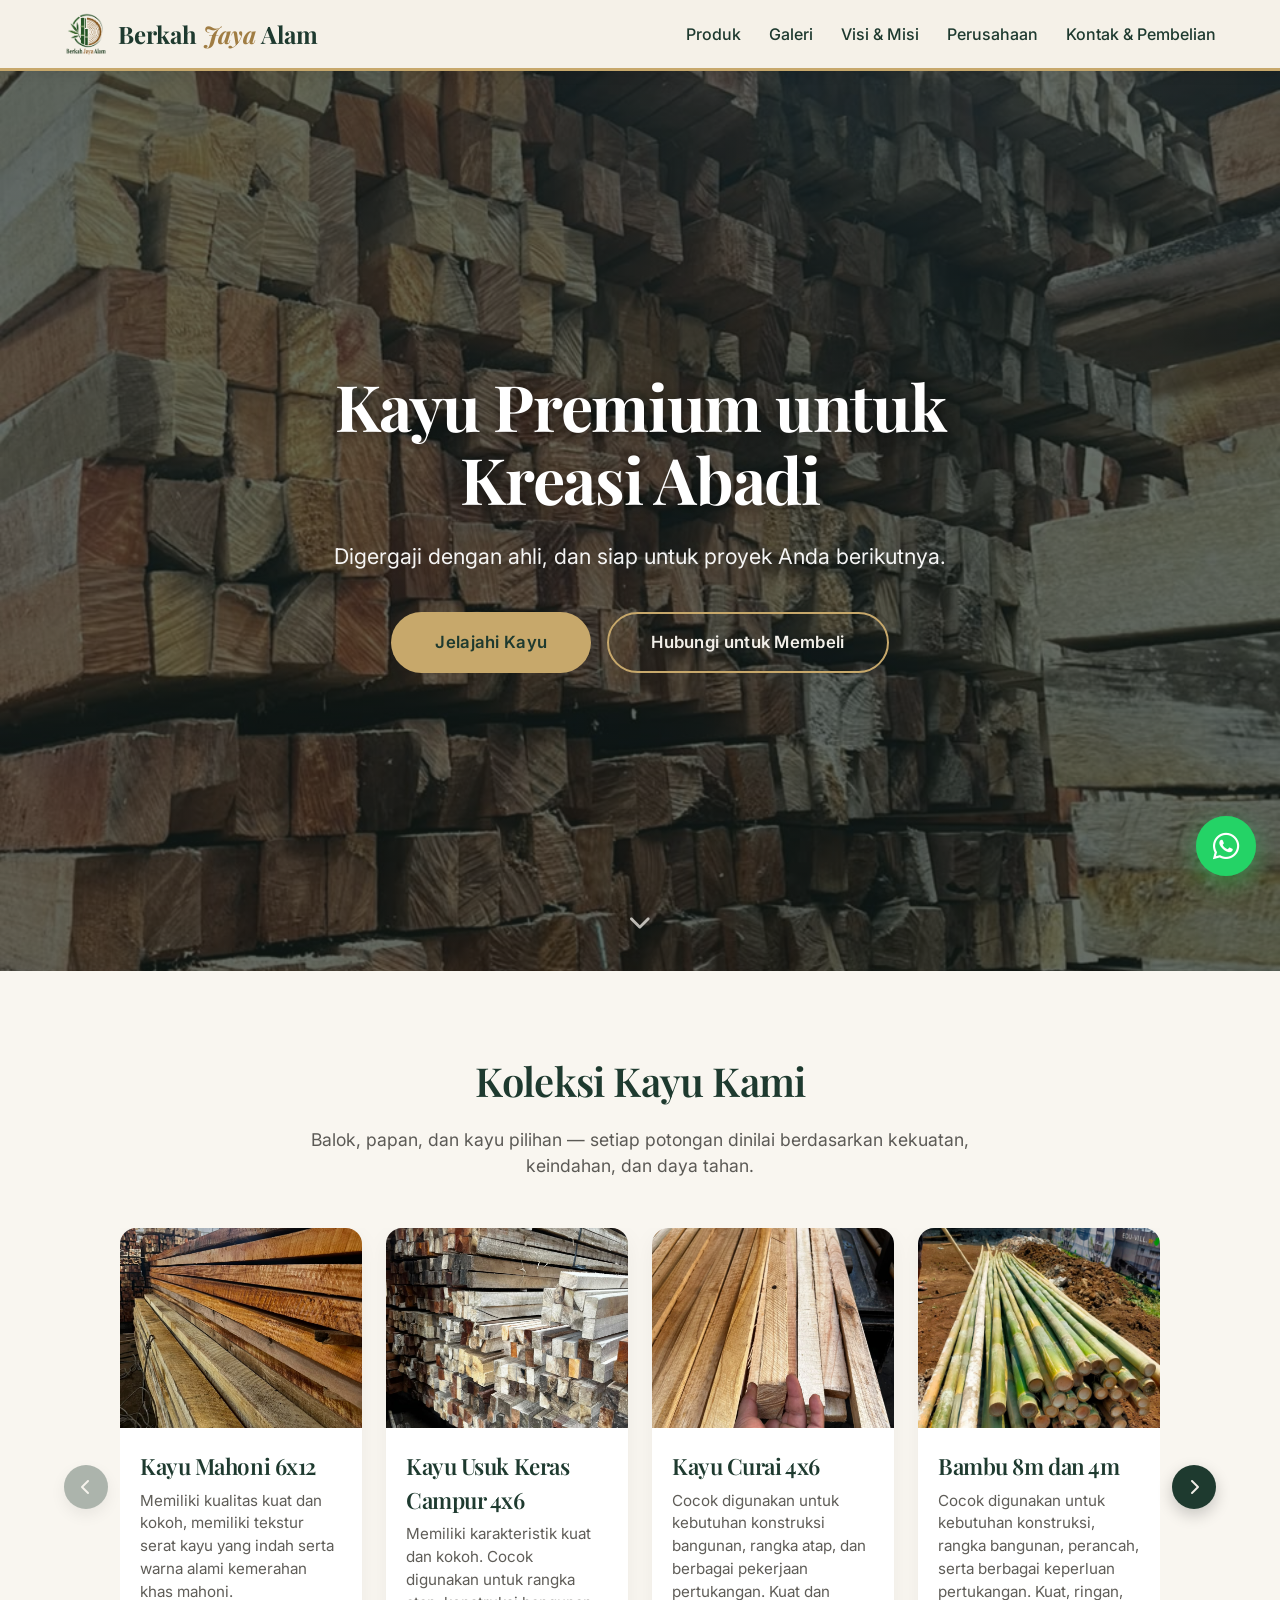
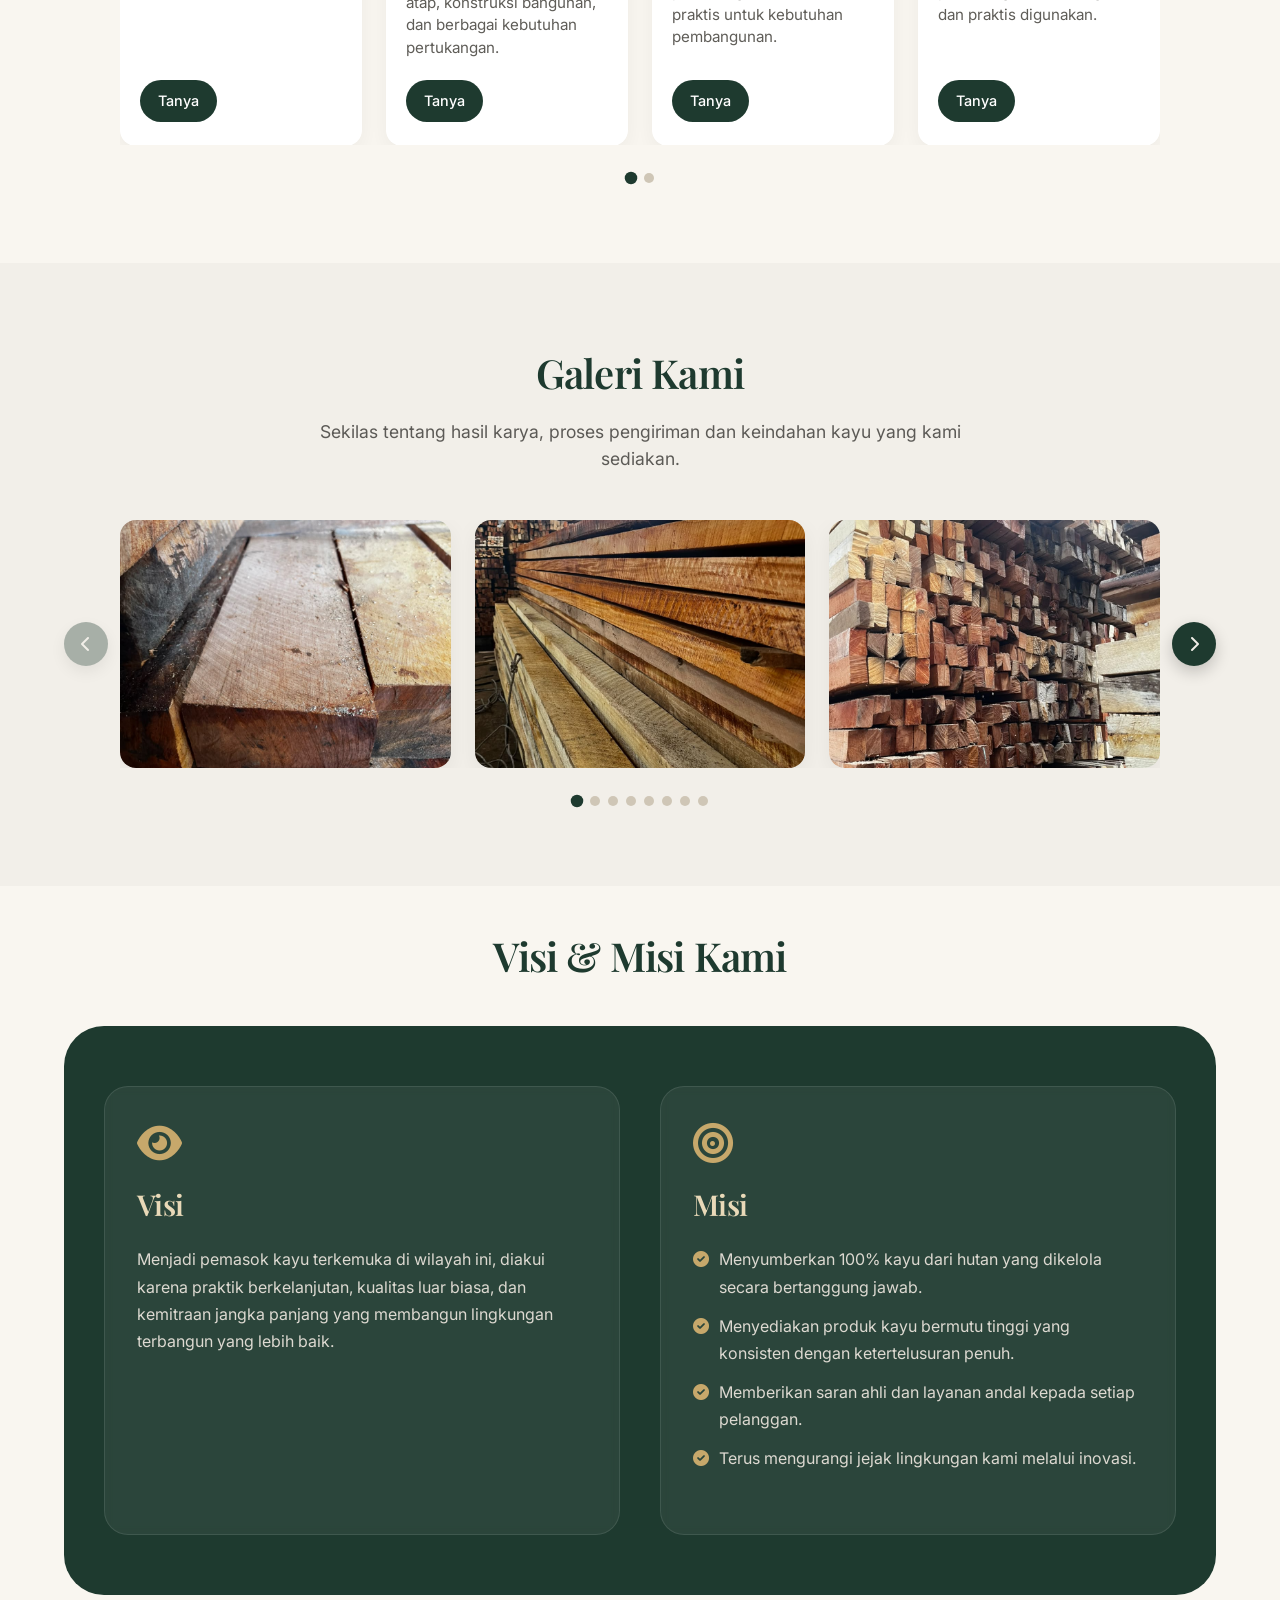
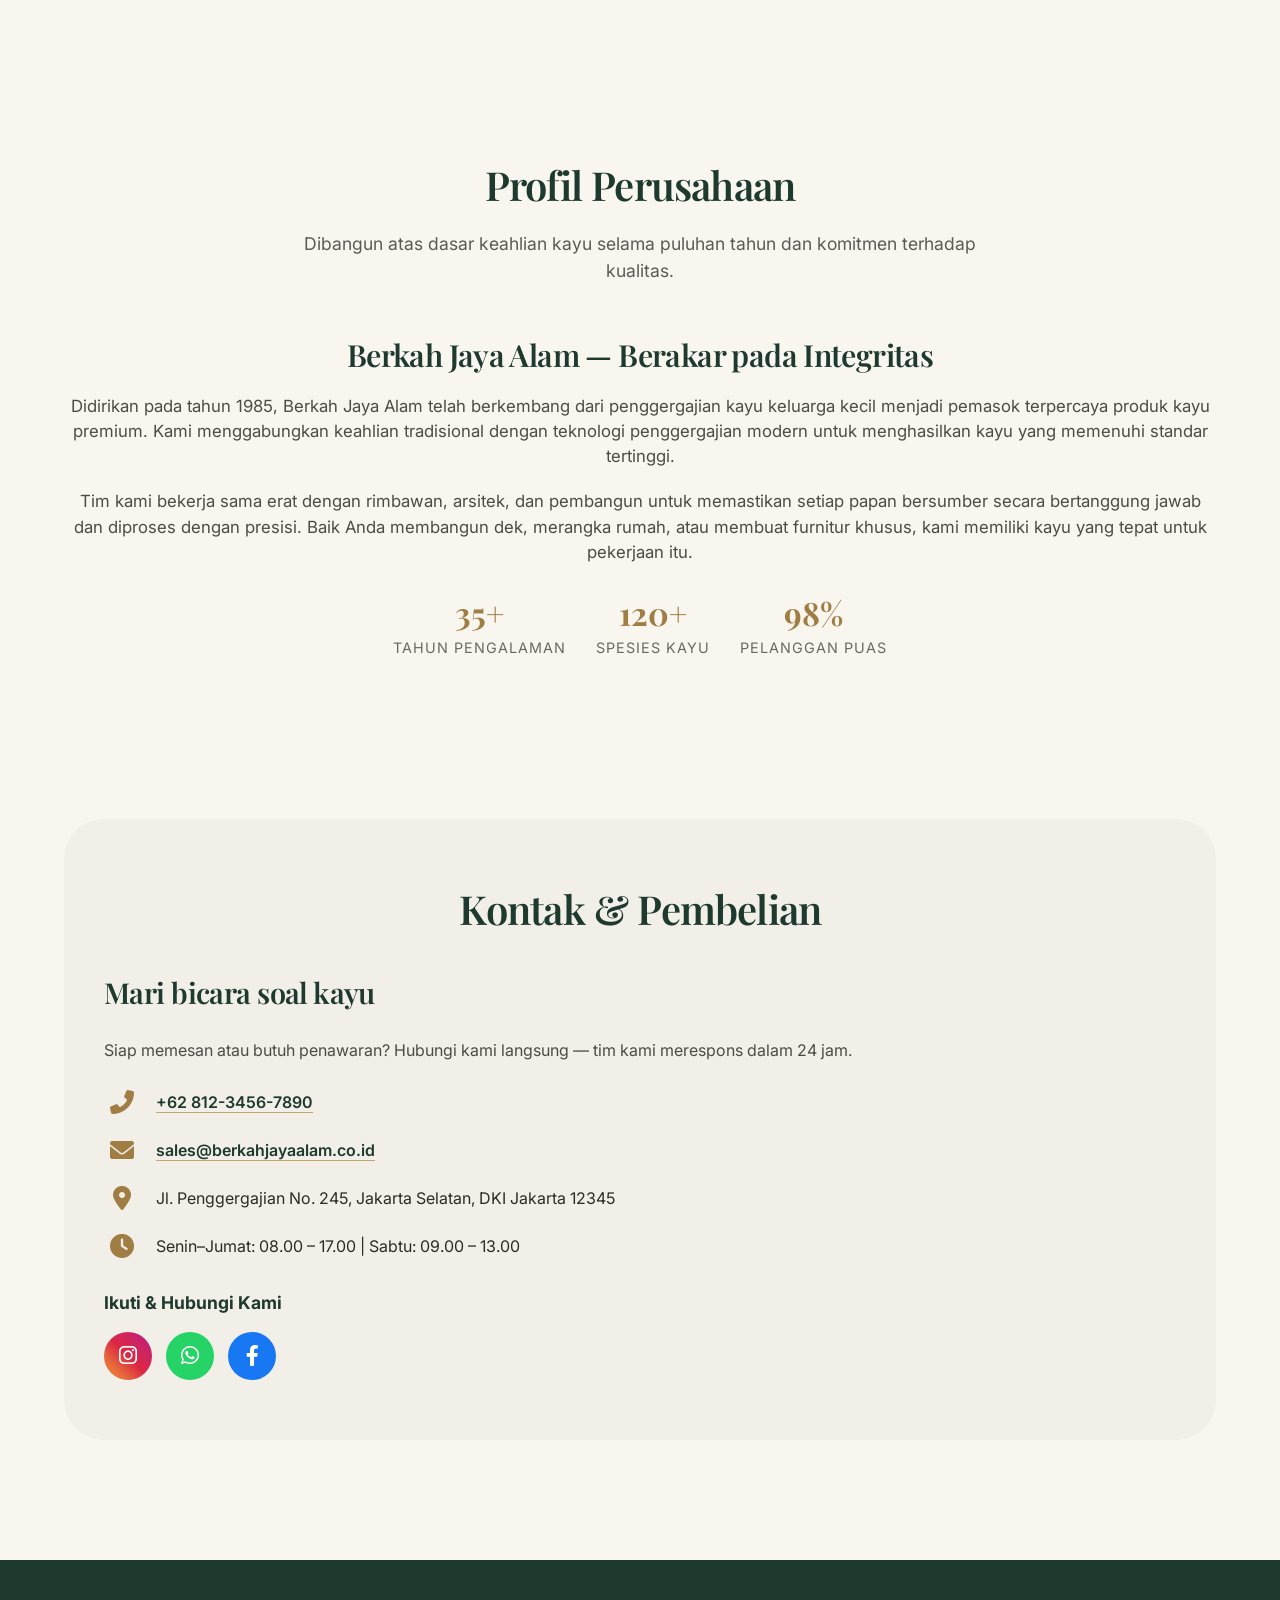
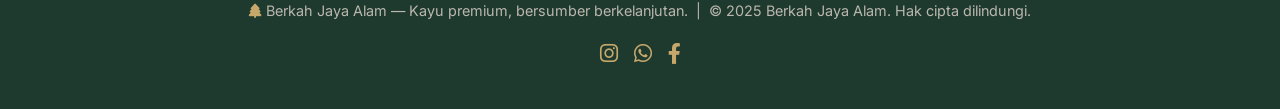
==== commit 78fbf61d: "Berkah jaya alam" ====
--- a/client-berkahjayaalam/index.html
+++ b/client-berkahjayaalam/index.html
@@ -40,7 +40,7 @@
             padding: 0 24px;
         }
 
-        /* Header / Nav — light background so the logo pops */
+        /* Header / Nav */
         .navbar {
             background-color: #f5f1e8;
             color: #1e3a2f;
@@ -60,7 +60,6 @@
             position: relative;
         }
 
-        /* Logo image + text */
         .logo {
             display: flex;
             align-items: center;
@@ -112,7 +111,6 @@
             border-bottom-color: #a07d43;
         }
 
-        /* Hamburger button — hidden on desktop */
         .menu-toggle {
             display: none;
             background: transparent;
@@ -130,9 +128,9 @@
             background: rgba(30, 58, 47, 0.08);
         }
 
-        /* Hero — Full screen */
+        /* Hero */
         .hero {
-            background: linear-gradient(rgba(20, 30, 25, 0.65), rgba(20, 30, 25, 0.65)), url('assets/img/img-2.jpeg') center/cover no-repeat;
+            background: linear-gradient(rgba(20, 30, 25, 0.65), rgba(20, 30, 25, 0.65)), url('assets/img/img-3.jpeg') center/cover no-repeat;
             min-height: 100vh;
             display: flex;
             align-items: center;
@@ -205,7 +203,6 @@
             color: #1e3a2f;
         }
 
-        /* Scroll indicator */
         .scroll-indicator {
             position: absolute;
             bottom: 32px;
@@ -244,26 +241,90 @@
             font-size: 1.1rem;
         }
 
-        /* Products Grid */
-        .product-grid {
-            display: grid;
-            grid-template-columns: repeat(auto-fit, minmax(250px, 1fr));
-            gap: 30px;
-        }
-
+        /* ====== SHARED CAROUSEL STYLES ====== */
+        .carousel-wrapper {
+            position: relative;
+            padding: 0 56px;
+        }
+
+        .carousel-viewport {
+            overflow: hidden;
+            width: 100%;
+        }
+
+        .carousel-track {
+            display: flex;
+            gap: 24px;
+            transition: transform 0.45s ease;
+            will-change: transform;
+        }
+
+        .carousel-btn {
+            position: absolute;
+            top: 50%;
+            transform: translateY(-50%);
+            width: 44px;
+            height: 44px;
+            border-radius: 50%;
+            border: none;
+            background: #1e3a2f;
+            color: #f2efe9;
+            font-size: 1rem;
+            cursor: pointer;
+            display: flex;
+            align-items: center;
+            justify-content: center;
+            box-shadow: 0 6px 16px rgba(0, 0, 0, 0.2);
+            transition: background 0.2s, opacity 0.2s;
+            z-index: 5;
+        }
+
+        .carousel-btn:hover {
+            background: #c7a86b;
+            color: #1e3a2f;
+        }
+
+        .carousel-btn.prev { left: 0; }
+        .carousel-btn.next { right: 0; }
+
+        .carousel-btn:disabled {
+            opacity: 0.35;
+            cursor: not-allowed;
+        }
+
+        .carousel-dots {
+            display: flex;
+            justify-content: center;
+            gap: 8px;
+            margin-top: 28px;
+            flex-wrap: wrap;
+        }
+
+        .carousel-dots button {
+            width: 10px;
+            height: 10px;
+            border-radius: 50%;
+            border: none;
+            background: #cfc6b6;
+            cursor: pointer;
+            padding: 0;
+            transition: background 0.2s, transform 0.2s;
+        }
+
+        .carousel-dots button.active {
+            background: #1e3a2f;
+            transform: scale(1.25);
+        }
+
+        /* ====== PRODUCT CARDS ====== */
         .product-card {
+            flex: 0 0 calc((100% - 72px) / 4);
             background: white;
             border-radius: 16px;
             overflow: hidden;
             box-shadow: 0 8px 24px rgba(0, 0, 0, 0.05);
-            transition: transform 0.2s, box-shadow 0.2s;
             display: flex;
             flex-direction: column;
-        }
-
-        .product-card:hover {
-            transform: translateY(-6px);
-            box-shadow: 0 16px 32px rgba(0, 0, 0, 0.1);
         }
 
         .product-img {
@@ -312,27 +373,17 @@
             color: #1e3a2f;
         }
 
-        /* Gallery */
-        .gallery-section {
-            background-color: #f2efe9;
-        }
-
-        .gallery-grid {
-            display: grid;
-            grid-template-columns: repeat(auto-fit, minmax(260px, 1fr));
-            gap: 20px;
-        }
-
-        .gallery-item {
+        /* ====== GALLERY CARDS (image only) ====== */
+        .gallery-card {
+            flex: 0 0 calc((100% - 48px) / 3);
             position: relative;
             border-radius: 16px;
             overflow: hidden;
             aspect-ratio: 4 / 3;
             box-shadow: 0 8px 24px rgba(0, 0, 0, 0.06);
-            cursor: pointer;
-        }
-
-        .gallery-item img {
+        }
+
+        .gallery-card img {
             width: 100%;
             height: 100%;
             object-fit: cover;
@@ -340,36 +391,13 @@
             transition: transform 0.4s ease;
         }
 
-        .gallery-item:hover img {
-            transform: scale(1.08);
-        }
-
-        .gallery-caption {
-            position: absolute;
-            inset: 0;
-            background: linear-gradient(to top, rgba(20, 30, 25, 0.85), rgba(20, 30, 25, 0) 60%);
-            color: #f2efe9;
-            display: flex;
-            flex-direction: column;
-            justify-content: flex-end;
-            padding: 22px;
-            opacity: 0;
-            transition: opacity 0.3s ease;
-        }
-
-        .gallery-item:hover .gallery-caption {
-            opacity: 1;
-        }
-
-        .gallery-caption h3 {
-            font-size: 1.3rem;
-            color: #e9d9b8;
-            margin-bottom: 4px;
-        }
-
-        .gallery-caption p {
-            font-size: 0.9rem;
-            color: #ddd9d1;
+        .gallery-card:hover img {
+            transform: scale(1.06);
+        }
+
+        /* Gallery section background */
+        .gallery-section {
+            background-color: #f2efe9;
         }
 
         /* Visi Misi */
@@ -439,6 +467,8 @@
             flex-wrap: wrap;
             gap: 48px;
             align-items: center;
+            justify-content: center;
+            text-align: center;
         }
 
         .profile-text {
@@ -461,6 +491,12 @@
             display: flex;
             gap: 30px;
             margin-top: 24px;
+            justify-content: center;
+            flex-wrap: wrap;
+        }
+
+        .stat-item {
+            text-align: center;
         }
 
         .stat-item h4 {
@@ -474,15 +510,6 @@
             text-transform: uppercase;
             letter-spacing: 1px;
             color: #6b6861;
-        }
-
-        .profile-img {
-            flex: 1 1 300px;
-            height: 320px;
-            background: url('assets/img/img-2.jpeg') center/cover no-repeat;
-            border-radius: 24px;
-            box-shadow: 0 20px 30px rgba(0,0,0,0.15);
-            border: 8px solid white;
         }
 
         /* Contact / Buy */
@@ -584,6 +611,47 @@
             background-color: #1877F2;
         }
 
+        /* ====== FLOATING WHATSAPP BUTTON ====== */
+        .wa-float {
+            position: fixed;
+            bottom: 24px;
+            right: 24px;
+            width: 60px;
+            height: 60px;
+            border-radius: 50%;
+            background-color: #25D366;
+            color: white;
+            display: flex;
+            align-items: center;
+            justify-content: center;
+            font-size: 1.9rem;
+            text-decoration: none;
+            box-shadow: 0 8px 24px rgba(37, 211, 102, 0.45);
+            z-index: 999;
+            transition: transform 0.25s ease, box-shadow 0.25s ease;
+        }
+
+        .wa-float::before {
+            content: '';
+            position: absolute;
+            inset: 0;
+            border-radius: 50%;
+            background: rgba(37, 211, 102, 0.45);
+            animation: wa-pulse 2s infinite;
+            z-index: -1;
+        }
+
+        .wa-float:hover {
+            transform: scale(1.1);
+            box-shadow: 0 12px 32px rgba(37, 211, 102, 0.6);
+        }
+
+        @keyframes wa-pulse {
+            0% { transform: scale(1); opacity: 0.8; }
+            70% { transform: scale(1.6); opacity: 0; }
+            100% { transform: scale(1.6); opacity: 0; }
+        }
+
         /* Footer */
         footer {
             background: #1e3a2f;
@@ -622,7 +690,6 @@
 
         /* Responsive */
         @media (max-width: 992px) {
-            /* Hamburger menu appears */
             .menu-toggle {
                 display: block;
             }
@@ -664,6 +731,14 @@
                 background: rgba(30, 58, 47, 0.06);
                 border-bottom-color: transparent;
             }
+
+            /* Tablet: 3 products / 2 gallery */
+            .product-card {
+                flex: 0 0 calc((100% - 48px) / 3);
+            }
+            .gallery-card {
+                flex: 0 0 calc((100% - 24px) / 2);
+            }
         }
 
         @media (max-width: 768px) {
@@ -675,15 +750,46 @@
             section { scroll-margin-top: 80px; }
             .hero { scroll-margin-top: 80px; }
             .contact-section { padding: 40px 24px; }
-            .gallery-item { aspect-ratio: 3 / 2; }
             .logo img { height: 38px; }
             .logo-text { font-size: 1.2rem; }
+
+            .carousel-wrapper { padding: 0 8px; }
+            .carousel-btn { display: none; }
+
+            /* Mobile: 2 products / 1 gallery */
+            .product-card {
+                flex: 0 0 calc((100% - 24px) / 2);
+            }
+            .gallery-card {
+                flex: 0 0 100%;
+                aspect-ratio: 16 / 10;
+            }
+
+            .wa-float {
+                width: 54px;
+                height: 54px;
+                font-size: 1.6rem;
+                bottom: 18px;
+                right: 18px;
+            }
         }
 
         @media (max-width: 480px) {
             .hero h1 { font-size: 2rem; }
             .btn { padding: 14px 28px; font-size: 0.95rem; }
-            .gallery-caption { opacity: 1; background: linear-gradient(to top, rgba(20, 30, 25, 0.9), rgba(20, 30, 25, 0) 70%); }
+
+            .product-card {
+                flex: 0 0 100%;
+            }
+            .carousel-track { gap: 0; }
+
+            .wa-float {
+                width: 50px;
+                height: 50px;
+                font-size: 1.5rem;
+                bottom: 16px;
+                right: 16px;
+            }
         }
     </style>
 </head>
@@ -708,11 +814,11 @@
         </div>
     </div>
 
-    <!-- Hero Section — Full screen -->
+    <!-- Hero Section -->
     <section class="hero">
         <div class="hero-content">
             <h1>Kayu Premium untuk<br>Kreasi Abadi</h1>
-            <p>Bersumber secara berkelanjutan, digergaji dengan ahli, dan siap untuk proyek Anda berikutnya.</p>
+            <p>Digergaji dengan ahli, dan siap untuk proyek Anda berikutnya.</p>
             <div class="hero-buttons">
                 <a href="#products" class="btn">Jelajahi Kayu</a>
                 <a href="#contact" class="btn btn-outline">Hubungi untuk Membeli</a>
@@ -723,133 +829,125 @@
         </a>
     </section>
 
-    <!-- Bagian Produk -->
+    <!-- Bagian Produk — Carousel -->
     <section id="products">
         <div class="container">
             <h2 class="section-title">Koleksi Kayu Kami</h2>
             <p class="section-subtitle">Balok, papan, dan kayu pilihan — setiap potongan dinilai berdasarkan kekuatan, keindahan, dan daya tahan.</p>
-            <div class="product-grid">
-                <!-- Produk 1 -->
-                <div class="product-card">
-                    <div class="product-img" style="background-image: url('assets/img/img-3.jpeg');"></div>
-                    <div class="product-info">
-                        <h3>Decking Merbau</h3>
-                        <p>Kayu keras padat dan tahan lama dengan warna coklat kemerahan yang kaya. Cocok untuk decking dan lantai luar ruangan.</p>
-                        <a href="#contact" class="btn-small">Tanya</a>
-                    </div>
-                </div>
-                <!-- Produk 2 -->
-                <div class="product-card">
-                    <div class="product-img" style="background-image: url('assets/img/img-4.jpeg');"></div>
-                    <div class="product-info">
-                        <h3>Balok Struktural Oak</h3>
-                        <p>Oak Eropa dikeringkan dengan oven, serat lurus, ideal untuk balok ekspos dan konstruksi berat.</p>
-                        <a href="#contact" class="btn-small">Tanya</a>
-                    </div>
-                </div>
-                <!-- Produk 3 -->
-                <div class="product-card">
-                    <div class="product-img" style="background-image: url('assets/img/img-1.jpeg');"></div>
-                    <div class="product-info">
-                        <h3>Papan Jati</h3>
-                        <p>Papan jati coklat keemasan yang tahan air alami untuk furnitur dan aplikasi maritim.</p>
-                        <a href="#contact" class="btn-small">Tanya</a>
-                    </div>
-                </div>
-                <!-- Produk 4 -->
-                <div class="product-card">
-                    <div class="product-img" style="background-image: url('assets/img/img-2.jpeg');"></div>
-                    <div class="product-info">
-                        <h3>Kayu Pinus Dimensi</h3>
-                        <p>Kayu lunak serbaguna dan terjangkau, dikeringkan dengan oven dan diserut halus untuk rangka atau DIY.</p>
-                        <a href="#contact" class="btn-small">Tanya</a>
+
+            <div class="carousel-wrapper">
+                <button class="carousel-btn prev" aria-label="Produk sebelumnya">
+                    <i class="fas fa-chevron-left"></i>
+                </button>
+                <button class="carousel-btn next" aria-label="Produk berikutnya">
+                    <i class="fas fa-chevron-right"></i>
+                </button>
+
+                <div class="carousel-viewport product-carousel" id="productCarousel">
+                    <div class="carousel-track" id="productTrack">
+                        <div class="product-card">
+                            <div class="product-img" style="background-image: url('assets/img/katalog/kayu-mahuni.jpeg');"></div>
+                            <div class="product-info">
+                                <h3>Kayu Mahoni 6x12</h3>
+                                <p>Memiliki kualitas kuat dan kokoh, memiliki tekstur serat kayu yang indah serta warna alami kemerahan khas mahoni.</p>
+                                <a href="#contact" class="btn-small">Tanya</a>
+                            </div>
+                        </div>
+                        <div class="product-card">
+                            <div class="product-img" style="background-image: url('assets/img/katalog/kayu-usuk-keras.jpeg');"></div>
+                            <div class="product-info">
+                                <h3>Kayu Usuk Keras Campur 4x6</h3>
+                                <p>Memiliki karakteristik kuat dan kokoh. Cocok digunakan untuk rangka atap, konstruksi bangunan, dan berbagai kebutuhan pertukangan.</p>
+                                <a href="#contact" class="btn-small">Tanya</a>
+                            </div>
+                        </div>
+                        <div class="product-card">
+                            <div class="product-img" style="background-image: url('assets/img/katalog/kayu-curai.jpeg');"></div>
+                            <div class="product-info">
+                                <h3>Kayu Curai 4x6</h3>
+                                <p>Cocok digunakan untuk kebutuhan konstruksi bangunan, rangka atap, dan berbagai pekerjaan pertukangan. Kuat dan praktis untuk kebutuhan pembangunan.</p>
+                                <a href="#contact" class="btn-small">Tanya</a>
+                            </div>
+                        </div>
+                        <div class="product-card">
+                            <div class="product-img" style="background-image: url('assets/img/katalog/kayu-bambu.jpeg');"></div>
+                            <div class="product-info">
+                                <h3>Bambu 8m dan 4m</h3>
+                                <p>Cocok digunakan untuk kebutuhan konstruksi, rangka bangunan, perancah, serta berbagai keperluan pertukangan. Kuat, ringan, dan praktis digunakan.</p>
+                                <a href="#contact" class="btn-small">Tanya</a>
+                            </div>
+                        </div>
+                        <div class="product-card">
+                            <div class="product-img" style="background-image: url('assets/img/katalog/kayu-sengon.jpg');"></div>
+                            <div class="product-info">
+                                <h3>Kayu Sengon 4x6</h3>
+                                <p>Memiliki karakteristik ringan dan mudah dikerjakan. Cocok digunakan untuk rangka atap, usuk, konstruksi ringan, dan berbagai kebutuhan pertukangan.</p>
+                                <a href="#contact" class="btn-small">Tanya</a>
+                            </div>
+                        </div>
                     </div>
                 </div>
             </div>
+
+            <div class="carousel-dots" id="productDots"></div>
         </div>
     </section>
 
-    <!-- Bagian Galeri -->
+    <!-- Bagian Galeri — Carousel (image only) -->
     <section id="gallery" class="gallery-section">
         <div class="container">
             <h2 class="section-title">Galeri Kami</h2>
             <p class="section-subtitle">Sekilas tentang hasil karya, proses pengiriman dan keindahan kayu yang kami sediakan.</p>
-            <div class="gallery-grid">
-                <div class="gallery-item">
-                    <img src="assets/img/img-1.jpeg" alt="Penggergajian kayu">
-                    <div class="gallery-caption">
-                        <h3>Proses Penggergajian</h3>
-                        <p>Presisi di setiap potongan</p>
-                    </div>
-                </div>
-                <div class="gallery-item">
-                    <img src="assets/img/img-2.jpeg" alt="Tumpukan kayu di gudang">
-                    <div class="gallery-caption">
-                        <h3>Stok Gudang</h3>
-                        <p>Kayu pilihan siap kirim</p>
-                    </div>
-                </div>
-                <div class="gallery-item">
-                    <img src="assets/img/img-3.jpeg" alt="Decking kayu merbau">
-                    <div class="gallery-caption">
-                        <h3>Decking Merbau</h3>
-                        <p>Hasil pemasangan rapi dan tahan lama</p>
-                    </div>
-                </div>
-                <div class="gallery-item">
-                    <img src="assets/img/img-4.jpeg" alt="Balok kayu oak">
-                    <div class="gallery-caption">
-                        <h3>Balok Struktural</h3>
-                        <p>Kekuatan untuk konstruksi berat</p>
-                    </div>
-                </div>
-                <div class="gallery-item">
-                    <img src="assets/img/img-5.jpeg" alt="Papan kayu jati">
-                    <div class="gallery-caption">
-                        <h3>Papan Jati</h3>
-                        <p>Keindahan alami untuk furnitur</p>
-                    </div>
-                </div>
-                <div class="gallery-item">
-                    <img src="assets/img/img-6.jpeg" alt="Kayu pinus dimensi">
-                    <div class="gallery-caption">
-                        <h3>Kayu Pinus</h3>
-                        <p>Serbaguna untuk rangka dan DIY</p>
-                    </div>
-                </div>
-                <div class="gallery-item">
-                    <img src="assets/img/img-7.jpeg" alt="Proyek kayu Berkah Jaya Alam">
-                    <div class="gallery-caption">
-                        <h3>Proyek Selesai</h3>
-                        <p>Hasil karya pelanggan kami</p>
-                    </div>
-                </div>
-                <div class="gallery-item">
-                    <img src="assets/img/img-8.jpeg" alt="Proyek kayu Berkah Jaya Alam">
-                    <div class="gallery-caption">
-                        <h3>Proyek Selesai</h3>
-                        <p>Hasil karya pelanggan kami</p>
-                    </div>
-                </div>
-                <div class="gallery-item">
-                    <img src="assets/img/img-9.jpeg" alt="Proyek kayu Berkah Jaya Alam">
-                    <div class="gallery-caption">
-                        <h3>Proyek Selesai</h3>
-                        <p>Hasil karya pelanggan kami</p>
-                    </div>
-                </div>
-                <div class="gallery-item">
-                    <img src="assets/img/img-10.jpeg" alt="Proyek kayu Berkah Jaya Alam">
-                    <div class="gallery-caption">
-                        <h3>Proyek Selesai</h3>
-                        <p>Hasil karya pelanggan kami</p>
+
+            <div class="carousel-wrapper">
+                <button class="carousel-btn prev" aria-label="Gambar sebelumnya">
+                    <i class="fas fa-chevron-left"></i>
+                </button>
+                <button class="carousel-btn next" aria-label="Gambar berikutnya">
+                    <i class="fas fa-chevron-right"></i>
+                </button>
+
+                <div class="carousel-viewport gallery-carousel" id="galleryCarousel">
+                    <div class="carousel-track" id="galleryTrack">
+                        <div class="gallery-card">
+                            <img src="assets/img/img-1.jpeg" alt="Galeri Berkah Jaya Alam 1">
+                        </div>
+                        <div class="gallery-card">
+                            <img src="assets/img/img-2.jpeg" alt="Galeri Berkah Jaya Alam 2">
+                        </div>
+                        <div class="gallery-card">
+                            <img src="assets/img/img-3.jpeg" alt="Galeri Berkah Jaya Alam 3">
+                        </div>
+                        <div class="gallery-card">
+                            <img src="assets/img/img-4.jpeg" alt="Galeri Berkah Jaya Alam 4">
+                        </div>
+                        <div class="gallery-card">
+                            <img src="assets/img/img-5.jpeg" alt="Galeri Berkah Jaya Alam 5">
+                        </div>
+                        <div class="gallery-card">
+                            <img src="assets/img/img-6.jpeg" alt="Galeri Berkah Jaya Alam 6">
+                        </div>
+                        <div class="gallery-card">
+                            <img src="assets/img/img-7.jpeg" alt="Galeri Berkah Jaya Alam 7">
+                        </div>
+                        <div class="gallery-card">
+                            <img src="assets/img/img-8.jpeg" alt="Galeri Berkah Jaya Alam 8">
+                        </div>
+                        <div class="gallery-card">
+                            <img src="assets/img/img-9.jpeg" alt="Galeri Berkah Jaya Alam 9">
+                        </div>
+                        <div class="gallery-card">
+                            <img src="assets/img/img-10.jpeg" alt="Galeri Berkah Jaya Alam 10">
+                        </div>
                     </div>
                 </div>
             </div>
+
+            <div class="carousel-dots" id="galleryDots"></div>
         </div>
     </section>
 
-    <!-- Bagian Visi & Misi -->
+    <!-- Visi & Misi -->
     <section id="visi-misi" style="padding: 40px 0;">
         <div class="container">
             <h2 class="section-title" style="color:#1e3a2f;">Visi & Misi Kami</h2>
@@ -875,7 +973,7 @@
         </div>
     </section>
 
-    <!-- Bagian Profil Perusahaan -->
+    <!-- Profil Perusahaan -->
     <section id="profile">
         <div class="container">
             <h2 class="section-title">Profil Perusahaan</h2>
@@ -886,26 +984,16 @@
                     <p>Didirikan pada tahun 1985, Berkah Jaya Alam telah berkembang dari penggergajian kayu keluarga kecil menjadi pemasok terpercaya produk kayu premium. Kami menggabungkan keahlian tradisional dengan teknologi penggergajian modern untuk menghasilkan kayu yang memenuhi standar tertinggi.</p>
                     <p>Tim kami bekerja sama erat dengan rimbawan, arsitek, dan pembangun untuk memastikan setiap papan bersumber secara bertanggung jawab dan diproses dengan presisi. Baik Anda membangun dek, merangka rumah, atau membuat furnitur khusus, kami memiliki kayu yang tepat untuk pekerjaan itu.</p>
                     <div class="profile-stats">
-                        <div class="stat-item">
-                            <h4>35+</h4>
-                            <p>Tahun pengalaman</p>
-                        </div>
-                        <div class="stat-item">
-                            <h4>120+</h4>
-                            <p>Spesies kayu</p>
-                        </div>
-                        <div class="stat-item">
-                            <h4>98%</h4>
-                            <p>Pelanggan puas</p>
-                        </div>
+                        <div class="stat-item"><h4>35+</h4><p>Tahun pengalaman</p></div>
+                        <div class="stat-item"><h4>120+</h4><p>Spesies kayu</p></div>
+                        <div class="stat-item"><h4>98%</h4><p>Pelanggan puas</p></div>
                     </div>
                 </div>
-                <div class="profile-img"></div>
             </div>
         </div>
     </section>
 
-    <!-- Bagian Kontak & Pembelian -->
+    <!-- Kontak & Pembelian -->
     <section id="contact" style="padding-top: 20px;">
         <div class="container">
             <div class="contact-section">
@@ -914,36 +1002,17 @@
                     <div class="contact-info">
                         <h3>Mari bicara soal kayu</h3>
                         <p style="margin-bottom: 28px; color:#4d4b46;">Siap memesan atau butuh penawaran? Hubungi kami langsung — tim kami merespons dalam 24 jam.</p>
-                        <div class="contact-detail">
-                            <i class="fas fa-phone-alt"></i>
-                            <p><a href="tel:+6281234567890">+62 812-3456-7890</a></p>
-                        </div>
-                        <div class="contact-detail">
-                            <i class="fas fa-envelope"></i>
-                            <p><a href="mailto:sales@berkahjayaalam.co.id">sales@berkahjayaalam.co.id</a></p>
-                        </div>
-                        <div class="contact-detail">
-                            <i class="fas fa-map-marker-alt"></i>
-                            <p>Jl. Penggergajian No. 245, Jakarta Selatan, DKI Jakarta 12345</p>
-                        </div>
-                        <div class="contact-detail">
-                            <i class="fas fa-clock"></i>
-                            <p>Senin–Jumat: 08.00 – 17.00 | Sabtu: 09.00 – 13.00</p>
-                        </div>
-
-                        <!-- Tautan Media Sosial -->
+                        <div class="contact-detail"><i class="fas fa-phone-alt"></i><p><a href="tel:+6281234567890">+62 812-3456-7890</a></p></div>
+                        <div class="contact-detail"><i class="fas fa-envelope"></i><p><a href="mailto:sales@berkahjayaalam.co.id">sales@berkahjayaalam.co.id</a></p></div>
+                        <div class="contact-detail"><i class="fas fa-map-marker-alt"></i><p>Jl. Penggergajian No. 245, Jakarta Selatan, DKI Jakarta 12345</p></div>
+                        <div class="contact-detail"><i class="fas fa-clock"></i><p>Senin–Jumat: 08.00 – 17.00 | Sabtu: 09.00 – 13.00</p></div>
+
                         <div class="social-links">
                             <h4>Ikuti & Hubungi Kami</h4>
                             <div class="social-icons">
-                                <a href="https://instagram.com/berkahjayaalam" class="social-icon instagram" target="_blank" rel="noopener" aria-label="Instagram Berkah Jaya Alam">
-                                    <i class="fab fa-instagram"></i>
-                                </a>
-                                <a href="https://wa.me/6281234567890" class="social-icon whatsapp" target="_blank" rel="noopener" aria-label="WhatsApp Berkah Jaya Alam">
-                                    <i class="fab fa-whatsapp"></i>
-                                </a>
-                                <a href="https://facebook.com/berkahjayaalam" class="social-icon facebook" target="_blank" rel="noopener" aria-label="Facebook Berkah Jaya Alam">
-                                    <i class="fab fa-facebook-f"></i>
-                                </a>
+                                <a href="https://instagram.com/berkahjayaalam" class="social-icon instagram" target="_blank" rel="noopener" aria-label="Instagram Berkah Jaya Alam"><i class="fab fa-instagram"></i></a>
+                                <a href="https://wa.me/6281234567890" class="social-icon whatsapp" target="_blank" rel="noopener" aria-label="WhatsApp Berkah Jaya Alam"><i class="fab fa-whatsapp"></i></a>
+                                <a href="https://facebook.com/berkahjayaalam" class="social-icon facebook" target="_blank" rel="noopener" aria-label="Facebook Berkah Jaya Alam"><i class="fab fa-facebook-f"></i></a>
                             </div>
                         </div>
                     </div>
@@ -964,8 +1033,17 @@
         </div>
     </footer>
 
+    <!-- Floating WhatsApp button -->
+    <a href="https://wa.me/6281234567890?text=Halo%20Berkah%20Jaya%20Alam%2C%20saya%20ingin%20bertanya%20soal%20produk%20kayu."
+       class="wa-float"
+       target="_blank"
+       rel="noopener"
+       aria-label="Chat WhatsApp Berkah Jaya Alam">
+        <i class="fab fa-whatsapp"></i>
+    </a>
+
     <script>
-        // Toggle menu mobile
+        /* ===== Mobile menu toggle ===== */
         const menuToggle = document.querySelector('.menu-toggle');
         const navLinks = document.getElementById('navLinks');
         const menuIcon = menuToggle.querySelector('i');
@@ -977,7 +1055,6 @@
             menuIcon.classList.toggle('fa-times', isOpen);
         });
 
-        // Tutup menu saat link diklik
         document.querySelectorAll('.nav-links a').forEach(link => {
             link.addEventListener('click', () => {
                 navLinks.classList.remove('active');
@@ -986,6 +1063,153 @@
                 menuIcon.classList.remove('fa-times');
             });
         });
+
+        /* ===== Generic slide-by-1 carousel factory ===== */
+        function createCarousel({ viewport, track, prevBtn, nextBtn, dotsContainer, getPerView }) {
+            const items = track.children;
+
+            let perView = 4;
+            let index = 0;
+            let maxIndex = 0;
+
+            function stepSize() {
+                const first = items[0];
+                if (!first) return 0;
+                const gap = parseFloat(getComputedStyle(track).gap) || 0;
+                return first.getBoundingClientRect().width + gap;
+            }
+
+            function computeLimits() {
+                perView = getPerView();
+                maxIndex = Math.max(0, items.length - perView);
+                if (index > maxIndex) index = maxIndex;
+            }
+
+            function buildDots() {
+                dotsContainer.innerHTML = '';
+                for (let i = 0; i <= maxIndex; i++) {
+                    const dot = document.createElement('button');
+                    dot.setAttribute('aria-label', `Ke item ${i + 1}`);
+                    dot.addEventListener('click', () => goTo(i));
+                    dotsContainer.appendChild(dot);
+                }
+                updateUI();
+            }
+
+            function goTo(i) {
+                index = Math.max(0, Math.min(i, maxIndex));
+                track.style.transform = `translateX(-${stepSize() * index}px)`;
+                updateUI();
+            }
+
+            function updateUI() {
+                const dots = dotsContainer.querySelectorAll('button');
+                dots.forEach((d, i) => d.classList.toggle('active', i === index));
+                prevBtn.disabled = index === 0;
+                nextBtn.disabled = index === maxIndex;
+            }
+
+            prevBtn.addEventListener('click', () => goTo(index - 1));
+            nextBtn.addEventListener('click', () => goTo(index + 1));
+
+            // Touch swipe
+            let touchStartX = 0;
+            let touchDeltaX = 0;
+            let isDragging = false;
+
+            viewport.addEventListener('touchstart', (e) => {
+                touchStartX = e.touches[0].clientX;
+                touchDeltaX = 0;
+                isDragging = true;
+            }, { passive: true });
+
+            viewport.addEventListener('touchmove', (e) => {
+                if (!isDragging) return;
+                touchDeltaX = e.touches[0].clientX - touchStartX;
+            }, { passive: true });
+
+            viewport.addEventListener('touchend', () => {
+                if (!isDragging) return;
+                isDragging = false;
+                const threshold = 50;
+                if (touchDeltaX <= -threshold && index < maxIndex) goTo(index + 1);
+                else if (touchDeltaX >= threshold && index > 0) goTo(index - 1);
+                touchDeltaX = 0;
+            });
+
+            // Mouse drag (desktop)
+            let mouseDown = false;
+            let mouseStartX = 0;
+            let mouseDeltaX = 0;
+
+            viewport.addEventListener('mousedown', (e) => {
+                mouseDown = true;
+                mouseStartX = e.clientX;
+                mouseDeltaX = 0;
+                viewport.style.cursor = 'grabbing';
+            });
+
+            window.addEventListener('mousemove', (e) => {
+                if (!mouseDown) return;
+                mouseDeltaX = e.clientX - mouseStartX;
+            });
+
+            window.addEventListener('mouseup', () => {
+                if (!mouseDown) return;
+                mouseDown = false;
+                viewport.style.cursor = '';
+                const threshold = 60;
+                if (mouseDeltaX <= -threshold && index < maxIndex) goTo(index + 1);
+                else if (mouseDeltaX >= threshold && index > 0) goTo(index - 1);
+                mouseDeltaX = 0;
+            });
+
+            // Resize
+            let resizeTimer;
+            window.addEventListener('resize', () => {
+                clearTimeout(resizeTimer);
+                resizeTimer = setTimeout(() => {
+                    computeLimits();
+                    buildDots();
+                    goTo(index);
+                }, 150);
+            });
+
+            computeLimits();
+            buildDots();
+            goTo(0);
+        }
+
+        /* ===== Products carousel ===== */
+        createCarousel({
+            viewport: document.getElementById('productCarousel'),
+            track: document.getElementById('productTrack'),
+            prevBtn: document.querySelector('#products .carousel-btn.prev'),
+            nextBtn: document.querySelector('#products .carousel-btn.next'),
+            dotsContainer: document.getElementById('productDots'),
+            getPerView: () => {
+                const w = window.innerWidth;
+                if (w <= 480) return 1;
+                if (w <= 768) return 2;
+                if (w <= 992) return 3;
+                return 4;
+            }
+        });
+
+        /* ===== Gallery carousel ===== */
+        createCarousel({
+            viewport: document.getElementById('galleryCarousel'),
+            track: document.getElementById('galleryTrack'),
+            prevBtn: document.querySelector('#gallery .carousel-btn.prev'),
+            nextBtn: document.querySelector('#gallery .carousel-btn.next'),
+            dotsContainer: document.getElementById('galleryDots'),
+            getPerView: () => {
+                const w = window.innerWidth;
+                if (w <= 768) return 1;
+                if (w <= 992) return 2;
+                return 3;
+            }
+        });
     </script>
 </body>
 </html>
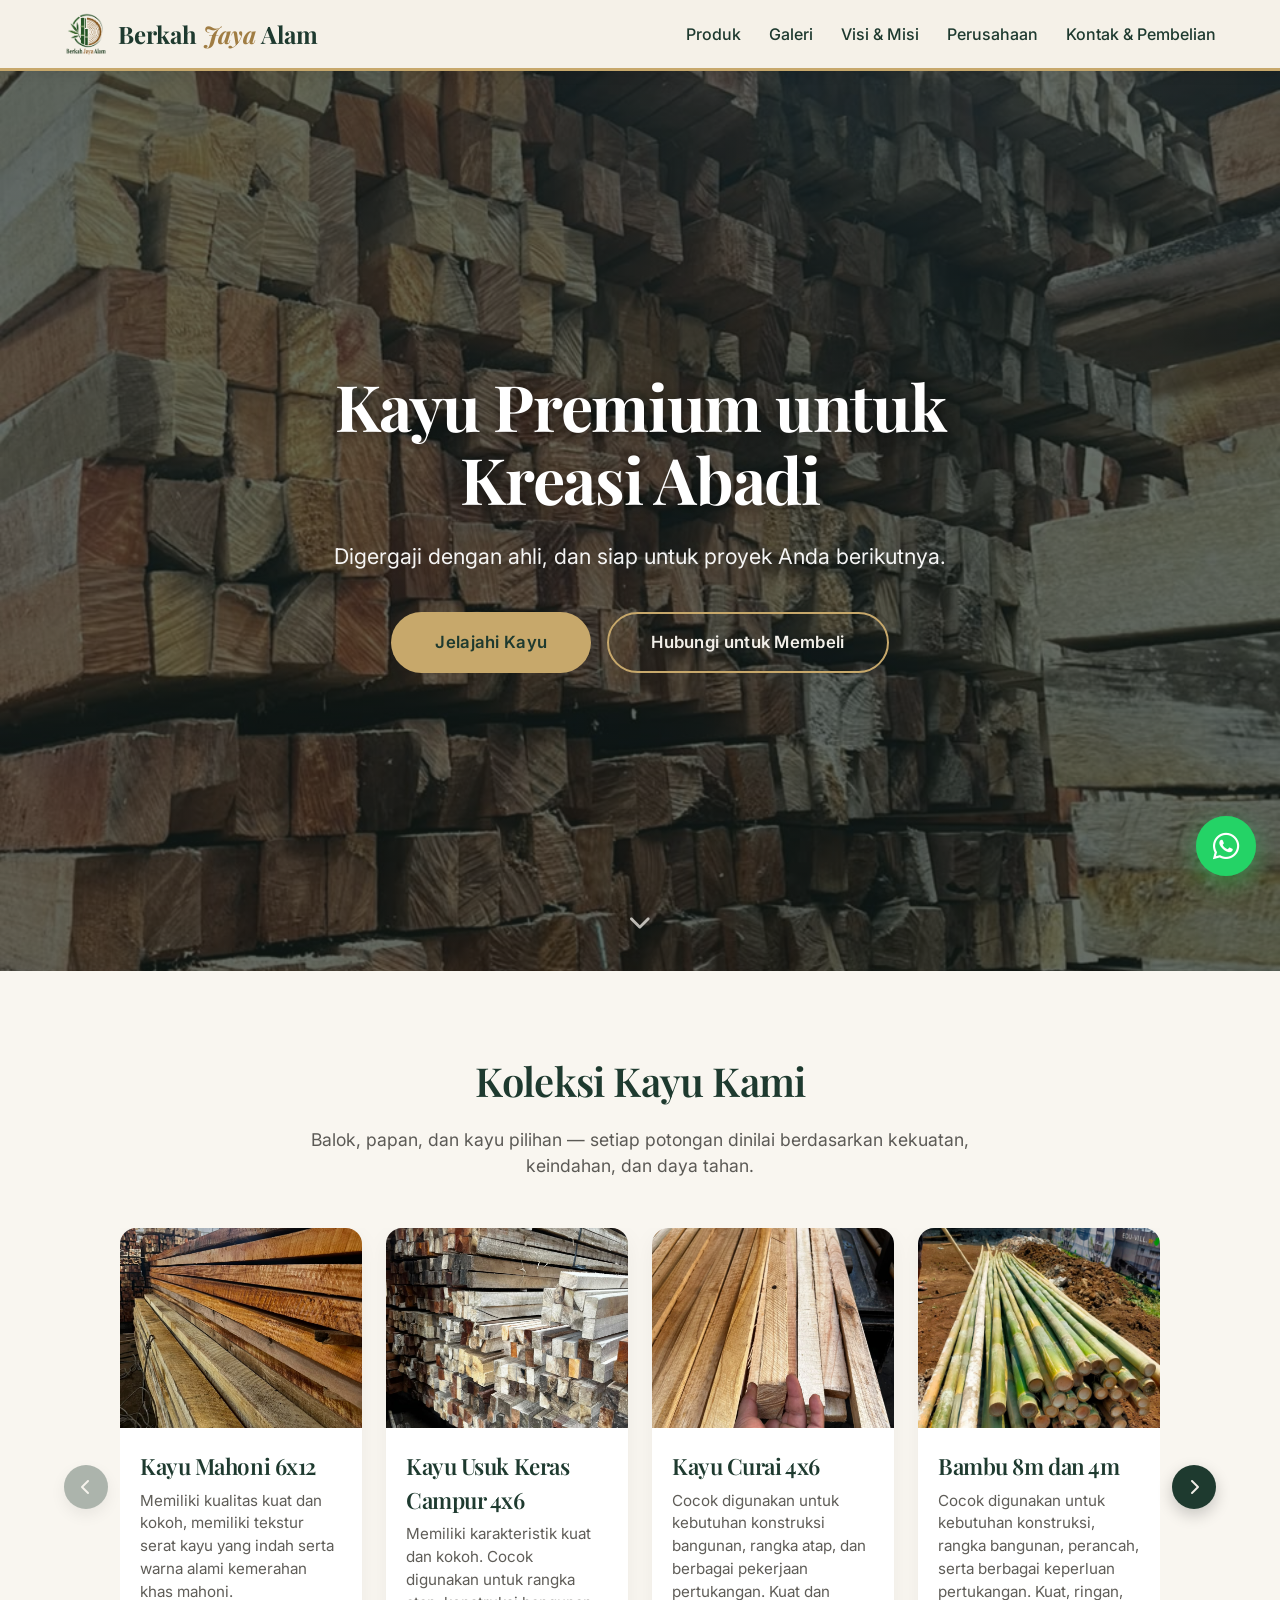
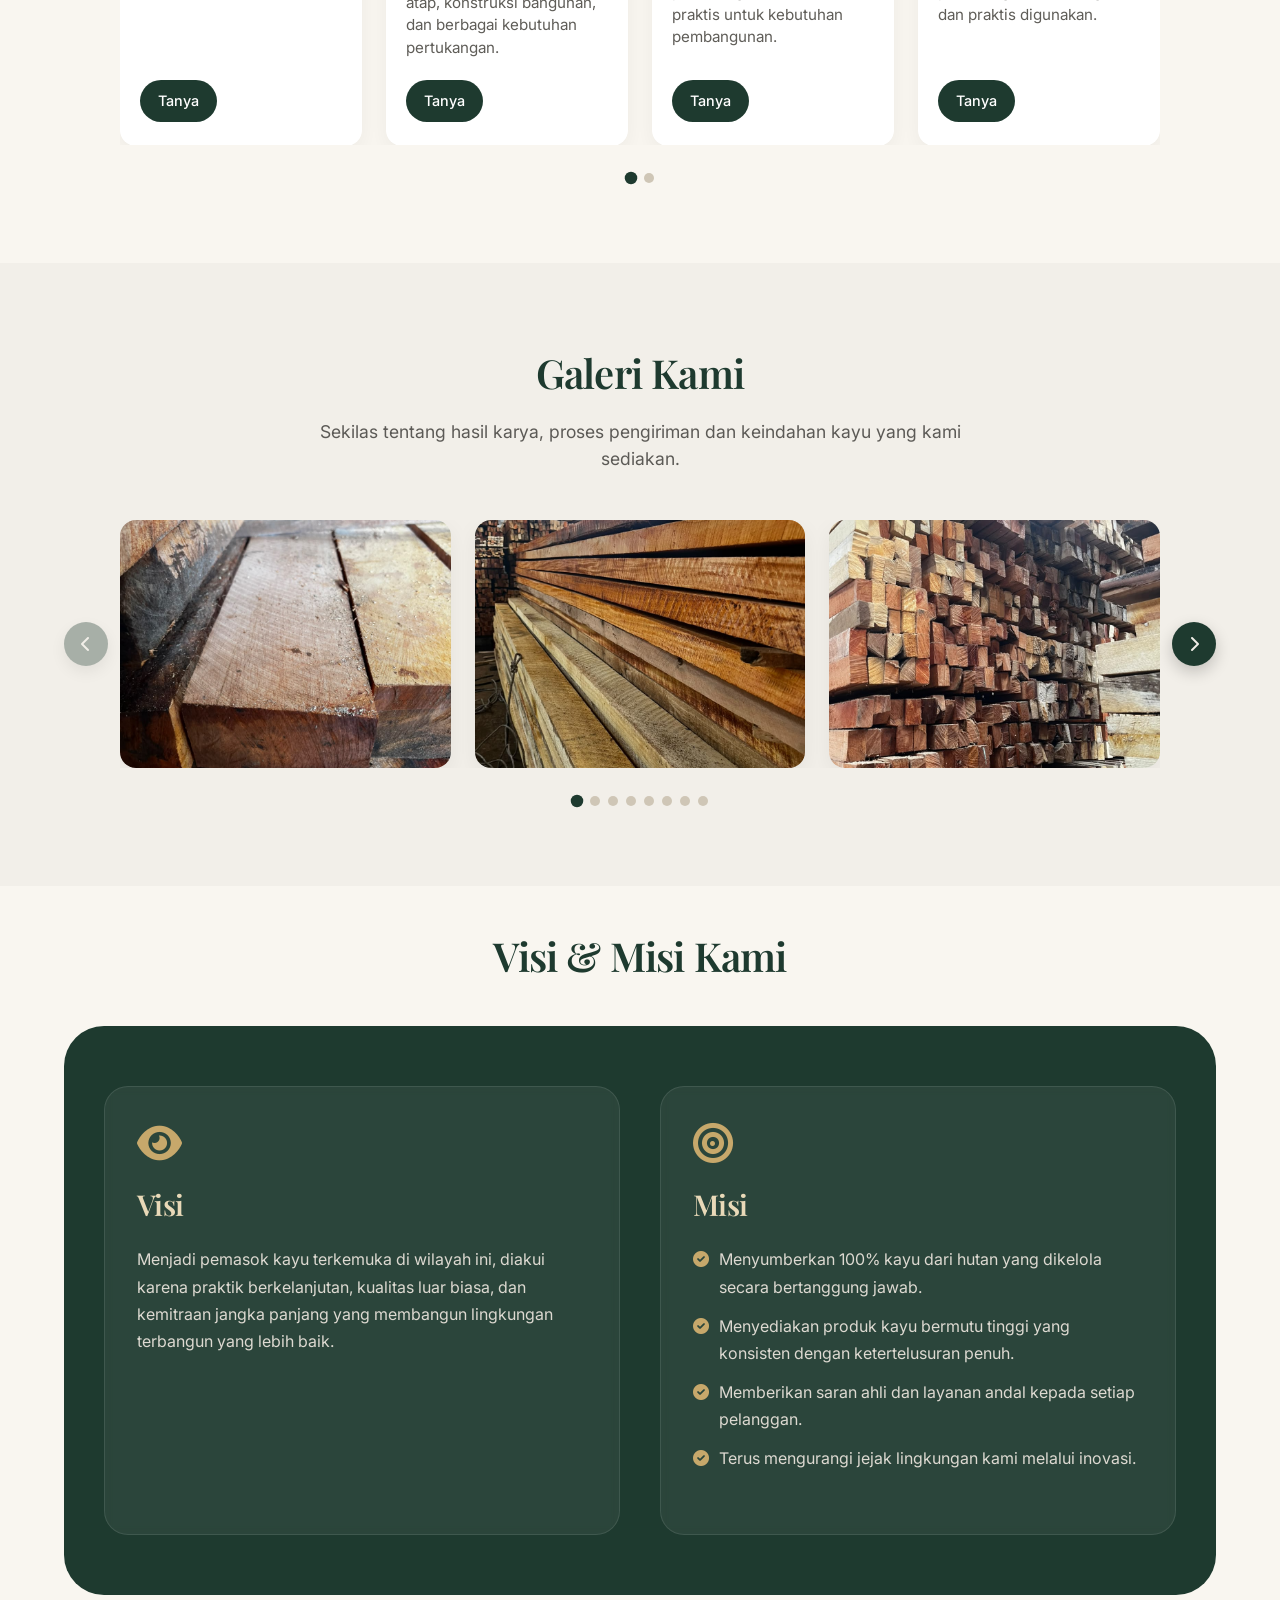
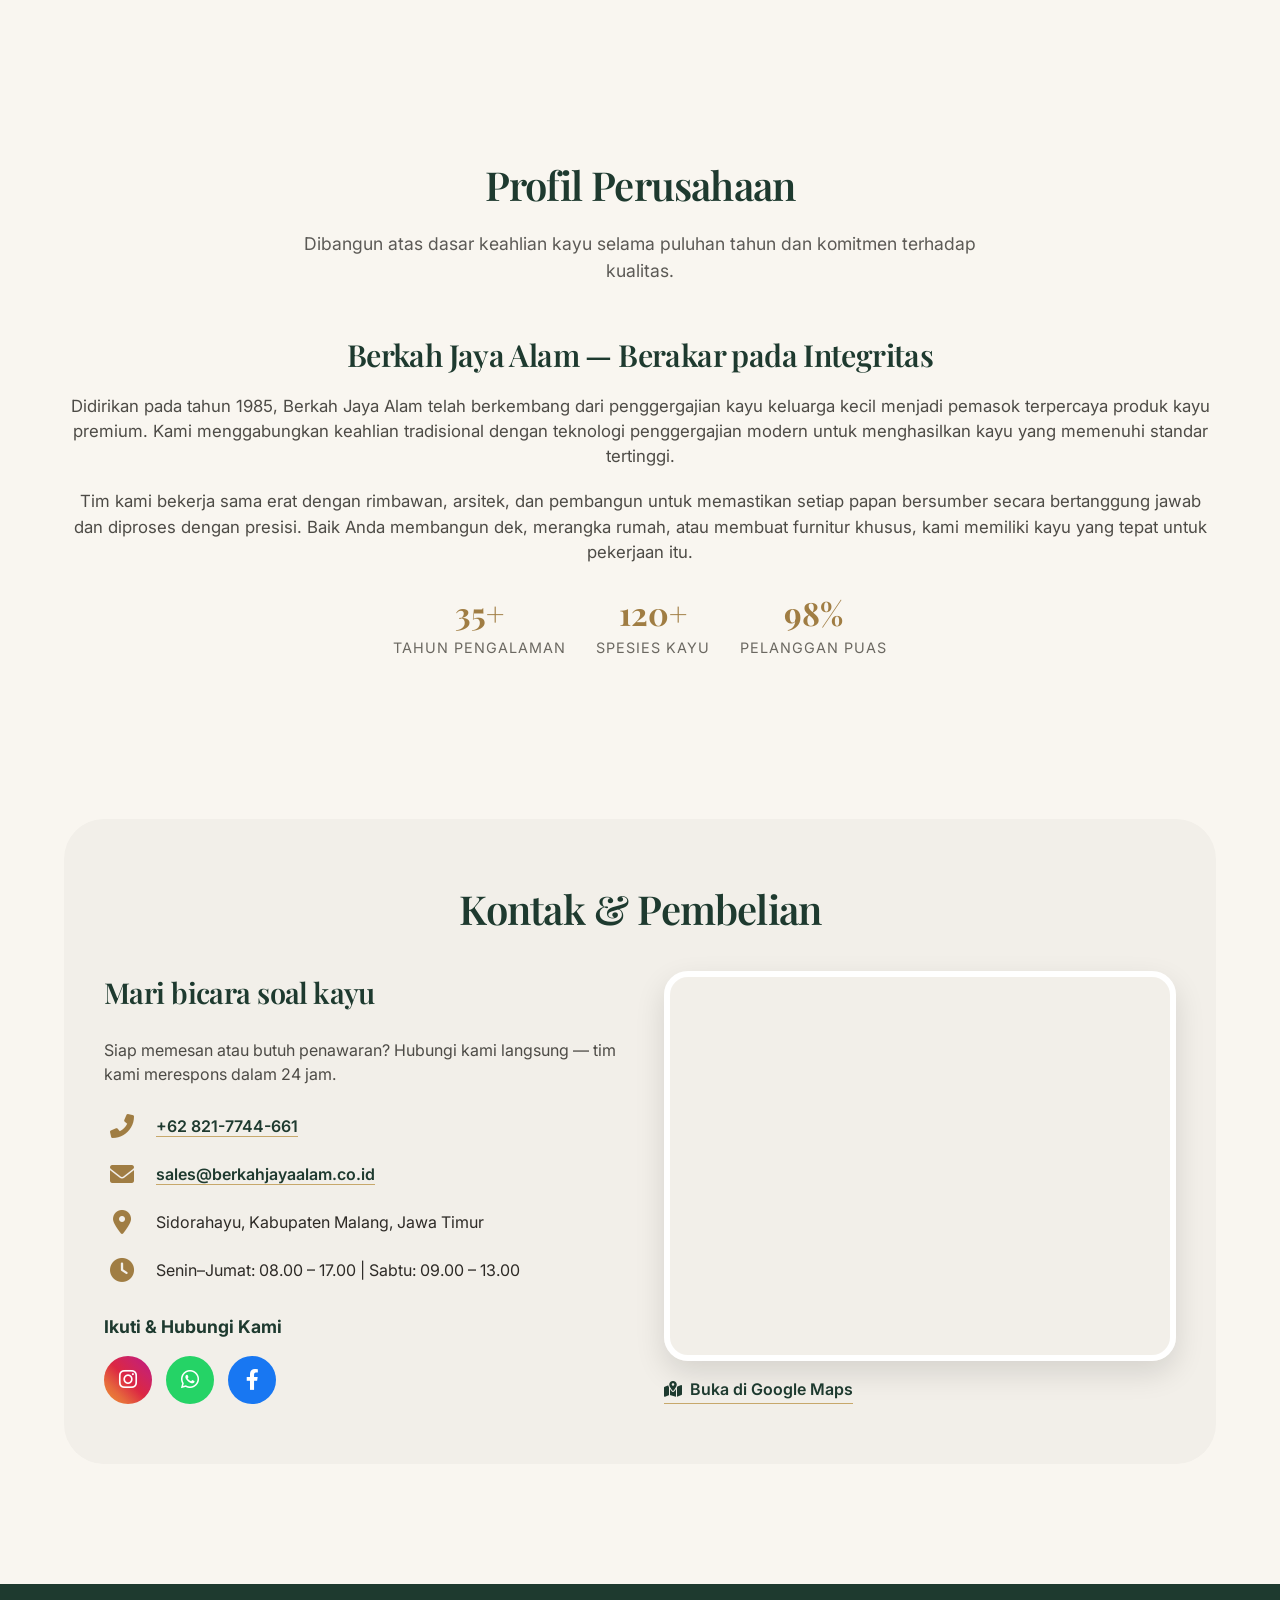
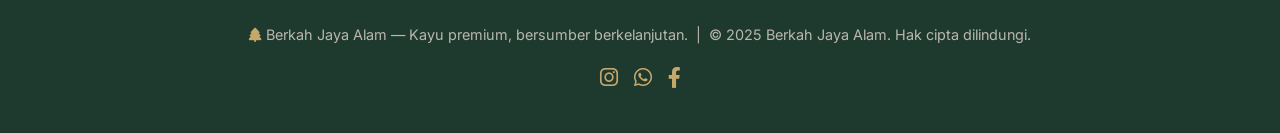
==== commit f3f28bcf: "Berkah jaya alam" ====
--- a/client-berkahjayaalam/index.html
+++ b/client-berkahjayaalam/index.html
@@ -395,7 +395,6 @@
             transform: scale(1.06);
         }
 
-        /* Gallery section background */
         .gallery-section {
             background-color: #f2efe9;
         }
@@ -512,7 +511,7 @@
             color: #6b6861;
         }
 
-        /* Contact / Buy */
+        /* ====== CONTACT / BUY — 2 columns ====== */
         .contact-section {
             background: #f2efe9;
             border-radius: 40px;
@@ -521,21 +520,21 @@
         }
 
         .contact-grid {
-            display: flex;
-            flex-wrap: wrap;
-            gap: 50px;
-            justify-content: space-between;
-            align-items: flex-start;
-        }
-
-        .contact-info {
-            flex: 1 1 480px;
+            display: grid;
+            grid-template-columns: 1fr 1fr;
+            gap: 48px;
+            align-items: stretch;
         }
 
         .contact-info h3 {
             font-size: 1.8rem;
             margin-bottom: 24px;
             color: #1e3a2f;
+        }
+
+        .contact-info > p {
+            margin-bottom: 28px;
+            color: #4d4b46;
         }
 
         .contact-detail {
@@ -550,11 +549,13 @@
             color: #a07d43;
             width: 36px;
             text-align: center;
+            flex-shrink: 0;
         }
 
         .contact-detail p {
             font-size: 1rem;
             color: #2e2b27;
+            word-break: break-word;
         }
 
         .contact-detail a {
@@ -609,6 +610,48 @@
 
         .social-icon.facebook {
             background-color: #1877F2;
+        }
+
+        /* ====== MAP COLUMN ====== */
+        .contact-map {
+            display: flex;
+            flex-direction: column;
+            min-height: 420px;
+        }
+
+        .map-frame {
+            flex: 1;
+            width: 100%;
+            border-radius: 24px;
+            overflow: hidden;
+            box-shadow: 0 12px 30px rgba(0, 0, 0, 0.12);
+            border: 6px solid white;
+            min-height: 360px;
+        }
+
+        .map-frame iframe {
+            width: 100%;
+            height: 100%;
+            border: 0;
+            display: block;
+        }
+
+        .map-link {
+            display: inline-flex;
+            align-items: center;
+            gap: 8px;
+            margin-top: 16px;
+            color: #1e3a2f;
+            font-weight: 600;
+            text-decoration: none;
+            align-self: flex-start;
+            border-bottom: 1px solid #c7a86b;
+            padding-bottom: 2px;
+            transition: color 0.2s;
+        }
+
+        .map-link:hover {
+            color: #a07d43;
         }
 
         /* ====== FLOATING WHATSAPP BUTTON ====== */
@@ -739,6 +782,15 @@
             .gallery-card {
                 flex: 0 0 calc((100% - 24px) / 2);
             }
+
+            /* Contact stacks to 1 column on tablet */
+            .contact-grid {
+                grid-template-columns: 1fr;
+                gap: 40px;
+            }
+            .contact-map {
+                min-height: 320px;
+            }
         }
 
         @media (max-width: 768px) {
@@ -749,20 +801,24 @@
             .profile-stats { flex-wrap: wrap; gap: 20px; }
             section { scroll-margin-top: 80px; }
             .hero { scroll-margin-top: 80px; }
-            .contact-section { padding: 40px 24px; }
+            .contact-section { padding: 40px 20px; }
             .logo img { height: 38px; }
             .logo-text { font-size: 1.2rem; }
 
             .carousel-wrapper { padding: 0 8px; }
             .carousel-btn { display: none; }
 
-            /* Mobile: 2 products / 1 gallery */
             .product-card {
                 flex: 0 0 calc((100% - 24px) / 2);
             }
             .gallery-card {
                 flex: 0 0 100%;
                 aspect-ratio: 16 / 10;
+            }
+
+            .map-frame {
+                min-height: 280px;
+                border-width: 4px;
             }
 
             .wa-float {
@@ -782,6 +838,14 @@
                 flex: 0 0 100%;
             }
             .carousel-track { gap: 0; }
+
+            .contact-detail {
+                align-items: flex-start;
+            }
+
+            .map-frame {
+                min-height: 240px;
+            }
 
             .wa-float {
                 width: 50px;
@@ -909,36 +973,16 @@
 
                 <div class="carousel-viewport gallery-carousel" id="galleryCarousel">
                     <div class="carousel-track" id="galleryTrack">
-                        <div class="gallery-card">
-                            <img src="assets/img/img-1.jpeg" alt="Galeri Berkah Jaya Alam 1">
-                        </div>
-                        <div class="gallery-card">
-                            <img src="assets/img/img-2.jpeg" alt="Galeri Berkah Jaya Alam 2">
-                        </div>
-                        <div class="gallery-card">
-                            <img src="assets/img/img-3.jpeg" alt="Galeri Berkah Jaya Alam 3">
-                        </div>
-                        <div class="gallery-card">
-                            <img src="assets/img/img-4.jpeg" alt="Galeri Berkah Jaya Alam 4">
-                        </div>
-                        <div class="gallery-card">
-                            <img src="assets/img/img-5.jpeg" alt="Galeri Berkah Jaya Alam 5">
-                        </div>
-                        <div class="gallery-card">
-                            <img src="assets/img/img-6.jpeg" alt="Galeri Berkah Jaya Alam 6">
-                        </div>
-                        <div class="gallery-card">
-                            <img src="assets/img/img-7.jpeg" alt="Galeri Berkah Jaya Alam 7">
-                        </div>
-                        <div class="gallery-card">
-                            <img src="assets/img/img-8.jpeg" alt="Galeri Berkah Jaya Alam 8">
-                        </div>
-                        <div class="gallery-card">
-                            <img src="assets/img/img-9.jpeg" alt="Galeri Berkah Jaya Alam 9">
-                        </div>
-                        <div class="gallery-card">
-                            <img src="assets/img/img-10.jpeg" alt="Galeri Berkah Jaya Alam 10">
-                        </div>
+                        <div class="gallery-card"><img src="assets/img/img-1.jpeg" alt="Galeri Berkah Jaya Alam 1"></div>
+                        <div class="gallery-card"><img src="assets/img/img-2.jpeg" alt="Galeri Berkah Jaya Alam 2"></div>
+                        <div class="gallery-card"><img src="assets/img/img-3.jpeg" alt="Galeri Berkah Jaya Alam 3"></div>
+                        <div class="gallery-card"><img src="assets/img/img-4.jpeg" alt="Galeri Berkah Jaya Alam 4"></div>
+                        <div class="gallery-card"><img src="assets/img/img-5.jpeg" alt="Galeri Berkah Jaya Alam 5"></div>
+                        <div class="gallery-card"><img src="assets/img/img-6.jpeg" alt="Galeri Berkah Jaya Alam 6"></div>
+                        <div class="gallery-card"><img src="assets/img/img-7.jpeg" alt="Galeri Berkah Jaya Alam 7"></div>
+                        <div class="gallery-card"><img src="assets/img/img-8.jpeg" alt="Galeri Berkah Jaya Alam 8"></div>
+                        <div class="gallery-card"><img src="assets/img/img-9.jpeg" alt="Galeri Berkah Jaya Alam 9"></div>
+                        <div class="gallery-card"><img src="assets/img/img-10.jpeg" alt="Galeri Berkah Jaya Alam 10"></div>
                     </div>
                 </div>
             </div>
@@ -993,28 +1037,48 @@
         </div>
     </section>
 
-    <!-- Kontak & Pembelian -->
+    <!-- Kontak & Pembelian — 2 columns + Map -->
     <section id="contact" style="padding-top: 20px;">
         <div class="container">
             <div class="contact-section">
                 <h2 class="section-title" style="margin-bottom: 32px;">Kontak & Pembelian</h2>
                 <div class="contact-grid">
+                    <!-- Column 1: contact info -->
                     <div class="contact-info">
                         <h3>Mari bicara soal kayu</h3>
-                        <p style="margin-bottom: 28px; color:#4d4b46;">Siap memesan atau butuh penawaran? Hubungi kami langsung — tim kami merespons dalam 24 jam.</p>
-                        <div class="contact-detail"><i class="fas fa-phone-alt"></i><p><a href="tel:+6281234567890">+62 812-3456-7890</a></p></div>
+                        <p>Siap memesan atau butuh penawaran? Hubungi kami langsung — tim kami merespons dalam 24 jam.</p>
+                        <div class="contact-detail"><i class="fas fa-phone-alt"></i><p><a href="tel:+628217744661">+62 821-7744-661</a></p></div>
                         <div class="contact-detail"><i class="fas fa-envelope"></i><p><a href="mailto:sales@berkahjayaalam.co.id">sales@berkahjayaalam.co.id</a></p></div>
-                        <div class="contact-detail"><i class="fas fa-map-marker-alt"></i><p>Jl. Penggergajian No. 245, Jakarta Selatan, DKI Jakarta 12345</p></div>
+                        <div class="contact-detail"><i class="fas fa-map-marker-alt"></i><p>Sidorahayu, Kabupaten Malang, Jawa Timur</p></div>
                         <div class="contact-detail"><i class="fas fa-clock"></i><p>Senin–Jumat: 08.00 – 17.00 | Sabtu: 09.00 – 13.00</p></div>
 
                         <div class="social-links">
                             <h4>Ikuti & Hubungi Kami</h4>
                             <div class="social-icons">
                                 <a href="https://instagram.com/berkahjayaalam" class="social-icon instagram" target="_blank" rel="noopener" aria-label="Instagram Berkah Jaya Alam"><i class="fab fa-instagram"></i></a>
-                                <a href="https://wa.me/6281234567890" class="social-icon whatsapp" target="_blank" rel="noopener" aria-label="WhatsApp Berkah Jaya Alam"><i class="fab fa-whatsapp"></i></a>
+                                <a href="https://wa.me/628217744661" class="social-icon whatsapp" target="_blank" rel="noopener" aria-label="WhatsApp Berkah Jaya Alam"><i class="fab fa-whatsapp"></i></a>
                                 <a href="https://facebook.com/berkahjayaalam" class="social-icon facebook" target="_blank" rel="noopener" aria-label="Facebook Berkah Jaya Alam"><i class="fab fa-facebook-f"></i></a>
                             </div>
                         </div>
+                    </div>
+
+                    <!-- Column 2: Google Map -->
+                    <div class="contact-map">
+                        <div class="map-frame">
+                            <iframe
+                                src="https://www.google.com/maps?q=-7.999952,112.582649&z=17&output=embed"
+                                title="Lokasi Berkah Jaya Alam di Google Maps"
+                                loading="lazy"
+                                referrerpolicy="no-referrer-when-downgrade"
+                                allowfullscreen>
+                            </iframe>
+                        </div>
+                        <a class="map-link"
+                           href="https://www.google.com/maps/search/?api=1&query=-7.999952,112.582649"
+                           target="_blank"
+                           rel="noopener">
+                            <i class="fas fa-map-marked-alt"></i> Buka di Google Maps
+                        </a>
                     </div>
                 </div>
             </div>
@@ -1027,14 +1091,14 @@
             <p><i class="fas fa-tree"></i> Berkah Jaya Alam — Kayu premium, bersumber berkelanjutan. &nbsp;|&nbsp; © 2025 Berkah Jaya Alam. Hak cipta dilindungi.</p>
             <div class="footer-social">
                 <a href="https://instagram.com/berkahjayaalam" target="_blank" rel="noopener" aria-label="Instagram"><i class="fab fa-instagram"></i></a>
-                <a href="https://wa.me/6281234567890" target="_blank" rel="noopener" aria-label="WhatsApp"><i class="fab fa-whatsapp"></i></a>
+                <a href="https://wa.me/628217744661" target="_blank" rel="noopener" aria-label="WhatsApp"><i class="fab fa-whatsapp"></i></a>
                 <a href="https://facebook.com/berkahjayaalam" target="_blank" rel="noopener" aria-label="Facebook"><i class="fab fa-facebook-f"></i></a>
             </div>
         </div>
     </footer>
 
     <!-- Floating WhatsApp button -->
-    <a href="https://wa.me/6281234567890?text=Halo%20Berkah%20Jaya%20Alam%2C%20saya%20ingin%20bertanya%20soal%20produk%20kayu."
+    <a href="https://wa.me/628217744661?text=Halo%20Berkah%20Jaya%20Alam%2C%20saya%20ingin%20bertanya%20soal%20produk%20kayu."
        class="wa-float"
        target="_blank"
        rel="noopener"
@@ -1112,7 +1176,6 @@
             prevBtn.addEventListener('click', () => goTo(index - 1));
             nextBtn.addEventListener('click', () => goTo(index + 1));
 
-            // Touch swipe
             let touchStartX = 0;
             let touchDeltaX = 0;
             let isDragging = false;
@@ -1137,7 +1200,6 @@
                 touchDeltaX = 0;
             });
 
-            // Mouse drag (desktop)
             let mouseDown = false;
             let mouseStartX = 0;
             let mouseDeltaX = 0;
@@ -1164,7 +1226,6 @@
                 mouseDeltaX = 0;
             });
 
-            // Resize
             let resizeTimer;
             window.addEventListener('resize', () => {
                 clearTimeout(resizeTimer);
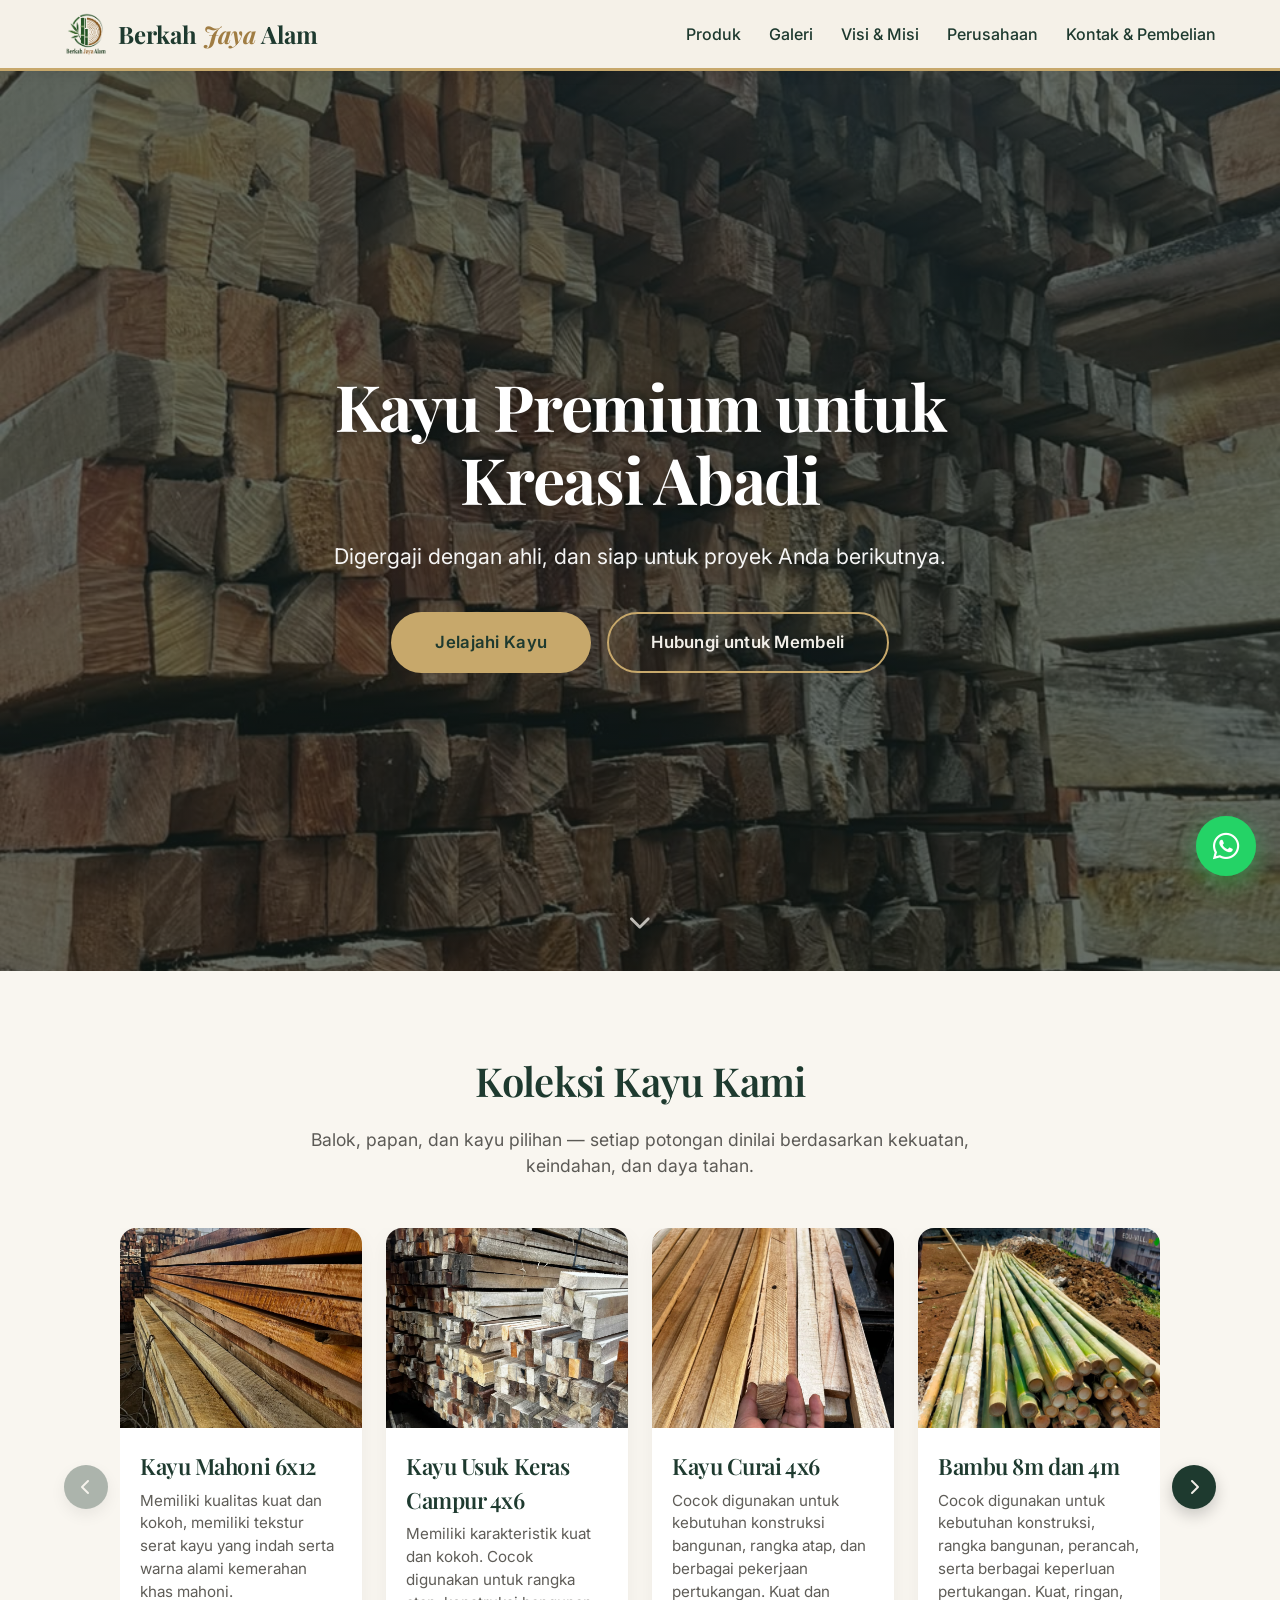
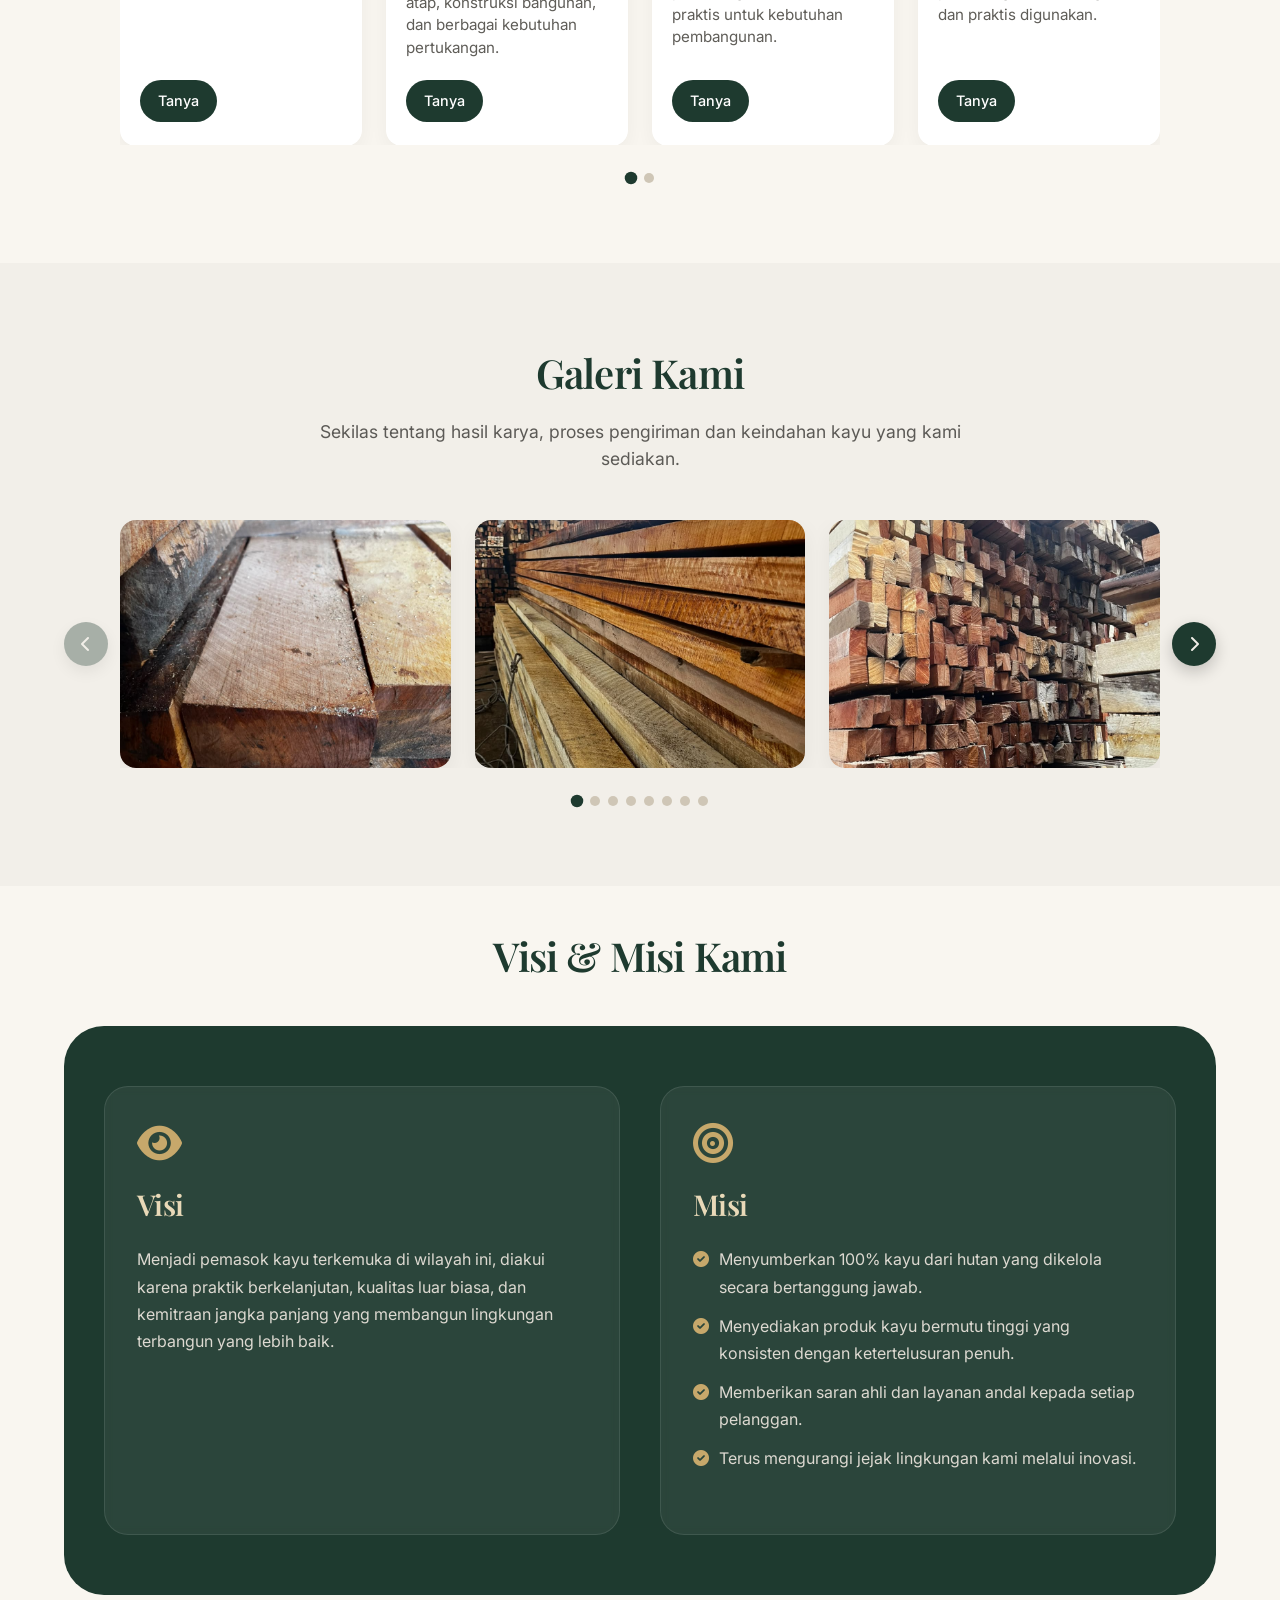
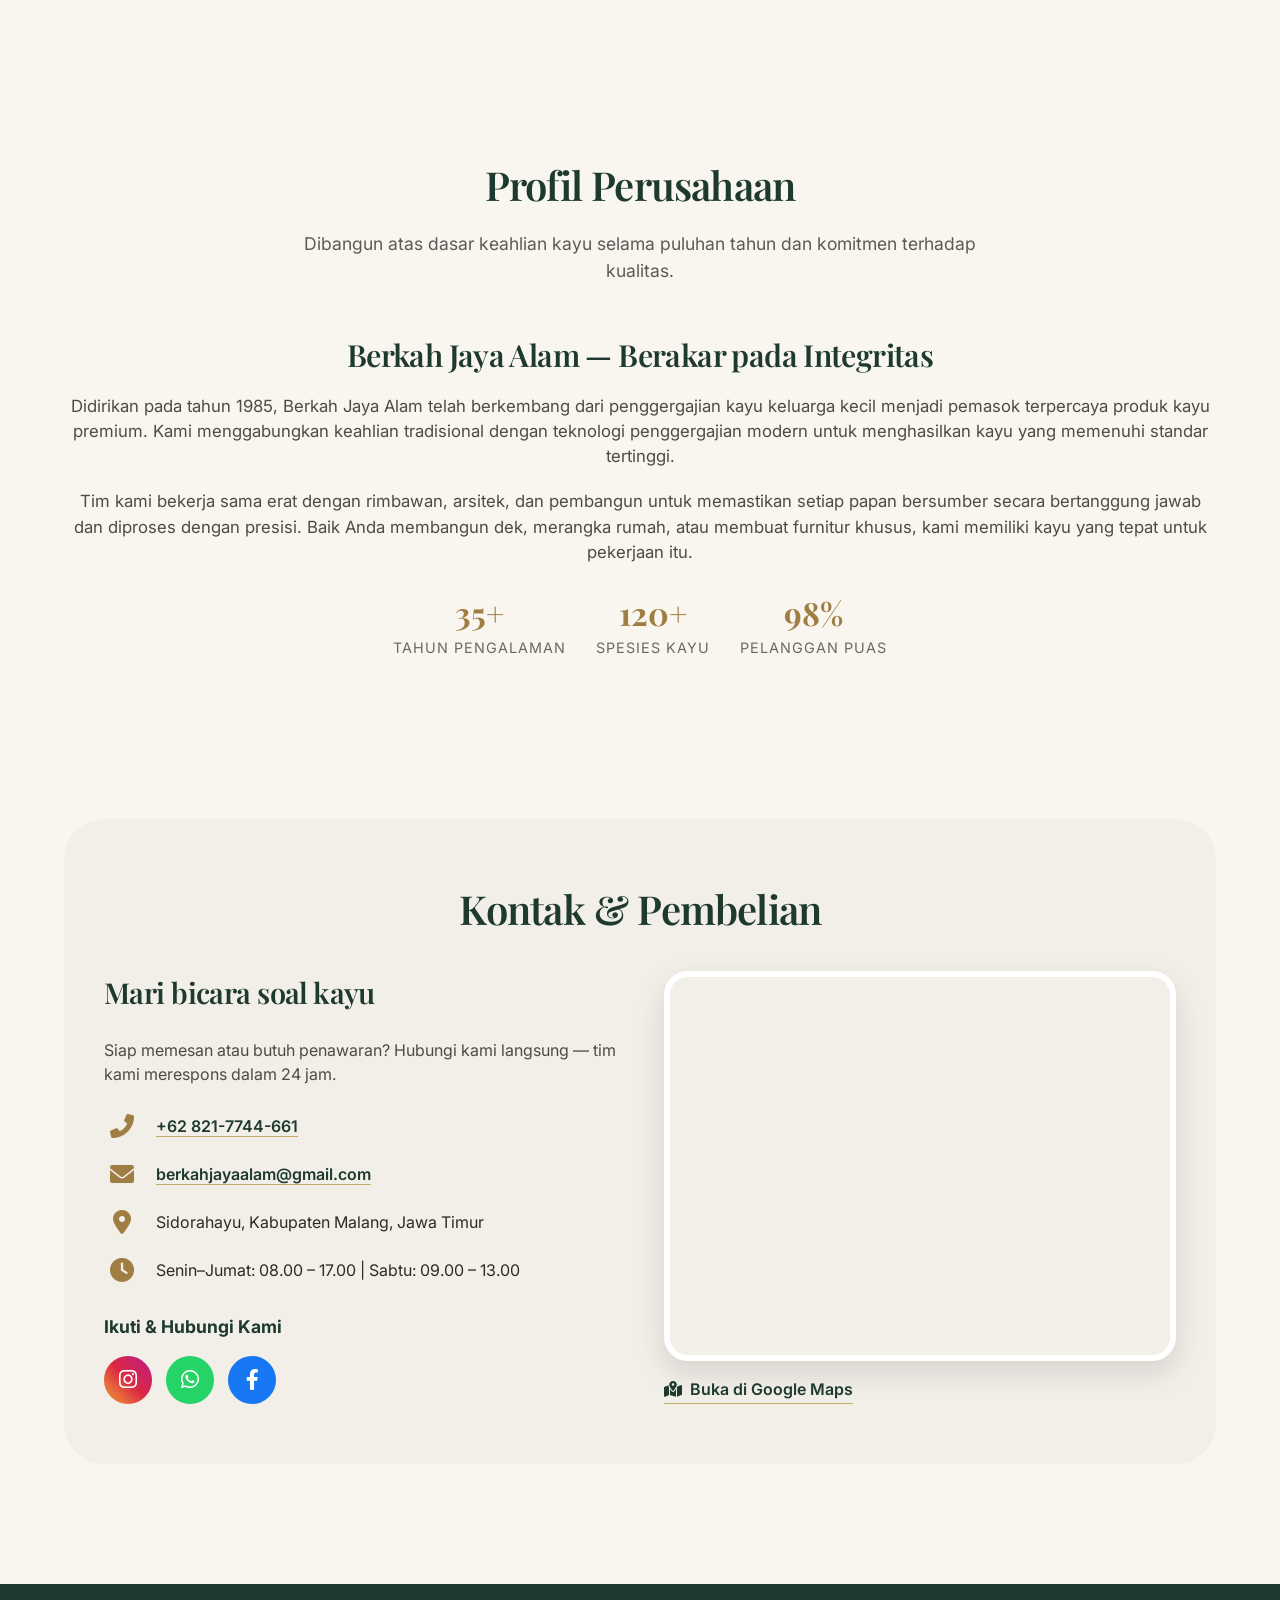
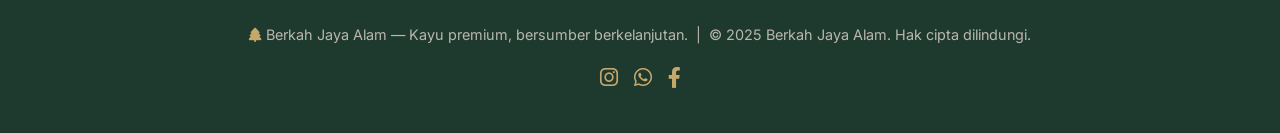
==== commit 3c839716: "Berkah jaya alam" ====
--- a/client-berkahjayaalam/index.html
+++ b/client-berkahjayaalam/index.html
@@ -1048,7 +1048,7 @@
                         <h3>Mari bicara soal kayu</h3>
                         <p>Siap memesan atau butuh penawaran? Hubungi kami langsung — tim kami merespons dalam 24 jam.</p>
                         <div class="contact-detail"><i class="fas fa-phone-alt"></i><p><a href="tel:+628217744661">+62 821-7744-661</a></p></div>
-                        <div class="contact-detail"><i class="fas fa-envelope"></i><p><a href="mailto:sales@berkahjayaalam.co.id">sales@berkahjayaalam.co.id</a></p></div>
+                        <div class="contact-detail"><i class="fas fa-envelope"></i><p><a href="mailto:berkahjayaalam@gmail.com">berkahjayaalam@gmail.com</a></p></div>
                         <div class="contact-detail"><i class="fas fa-map-marker-alt"></i><p>Sidorahayu, Kabupaten Malang, Jawa Timur</p></div>
                         <div class="contact-detail"><i class="fas fa-clock"></i><p>Senin–Jumat: 08.00 – 17.00 | Sabtu: 09.00 – 13.00</p></div>
 
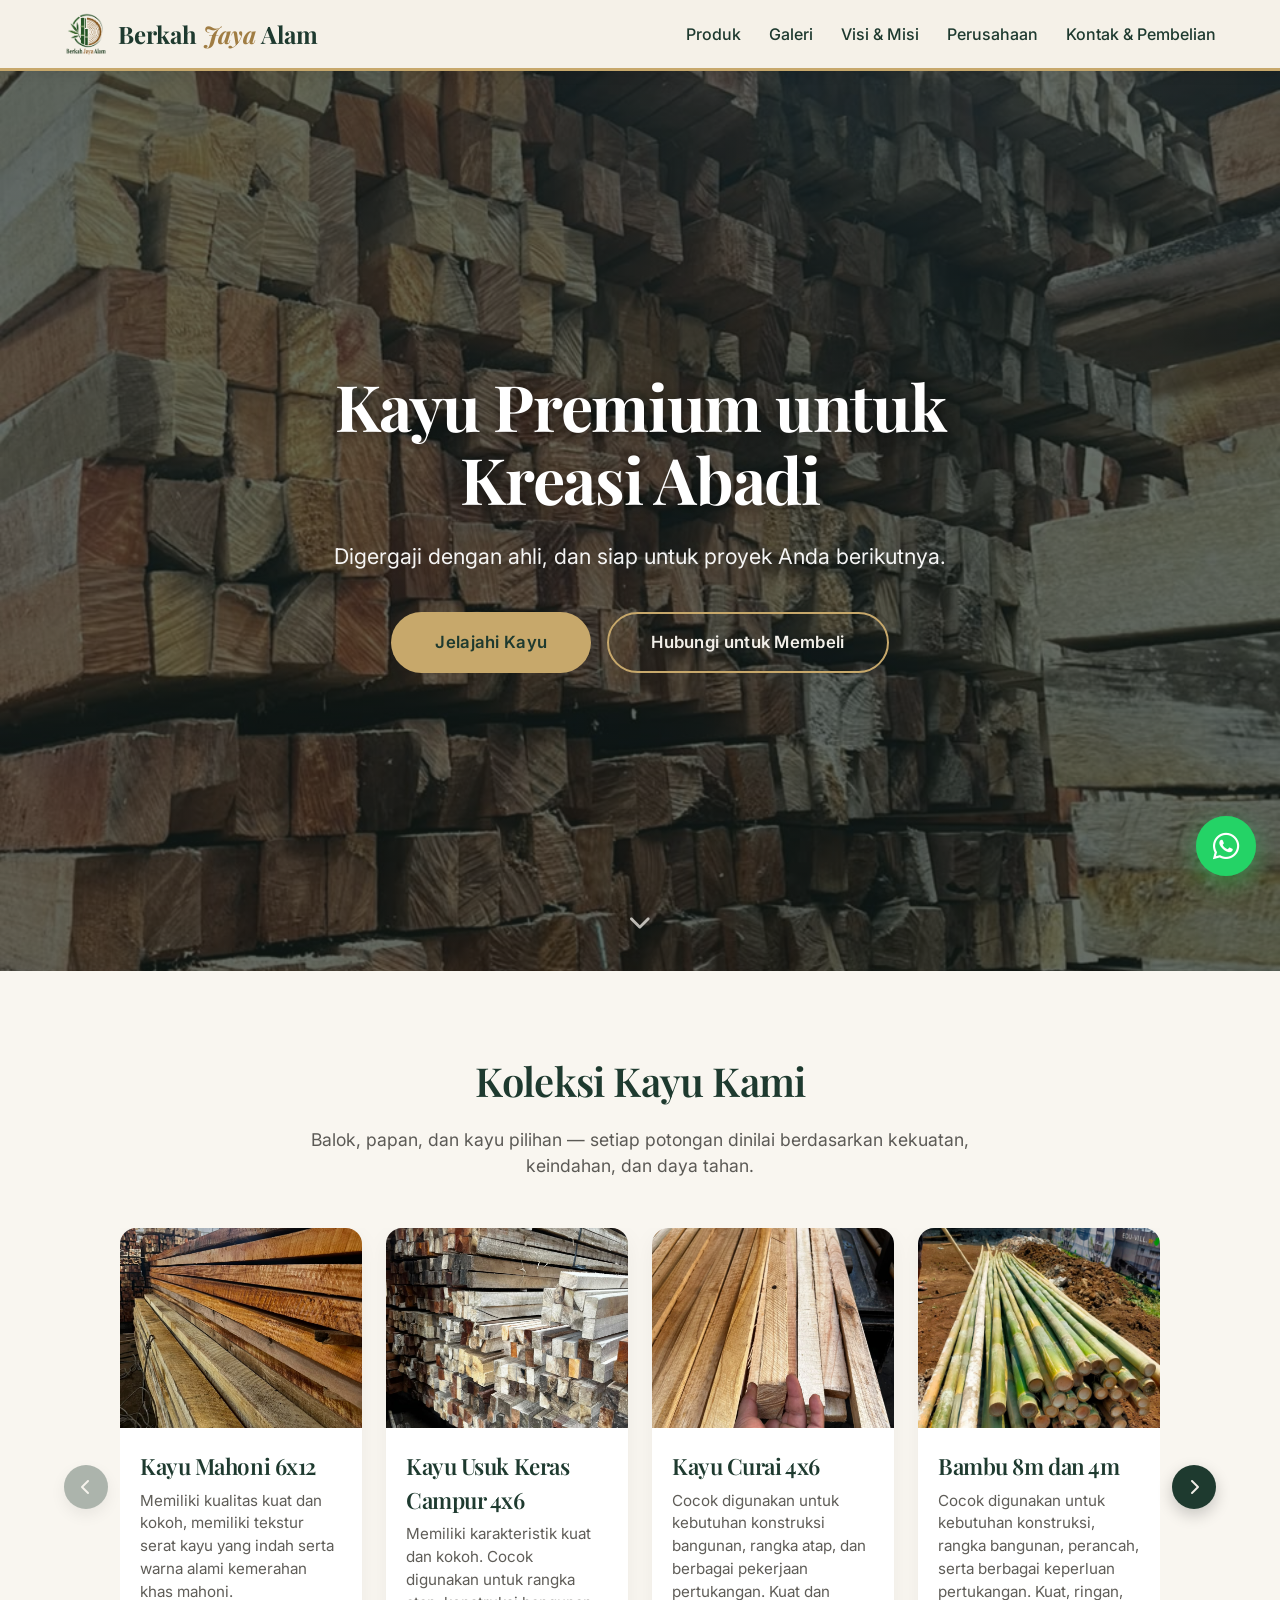
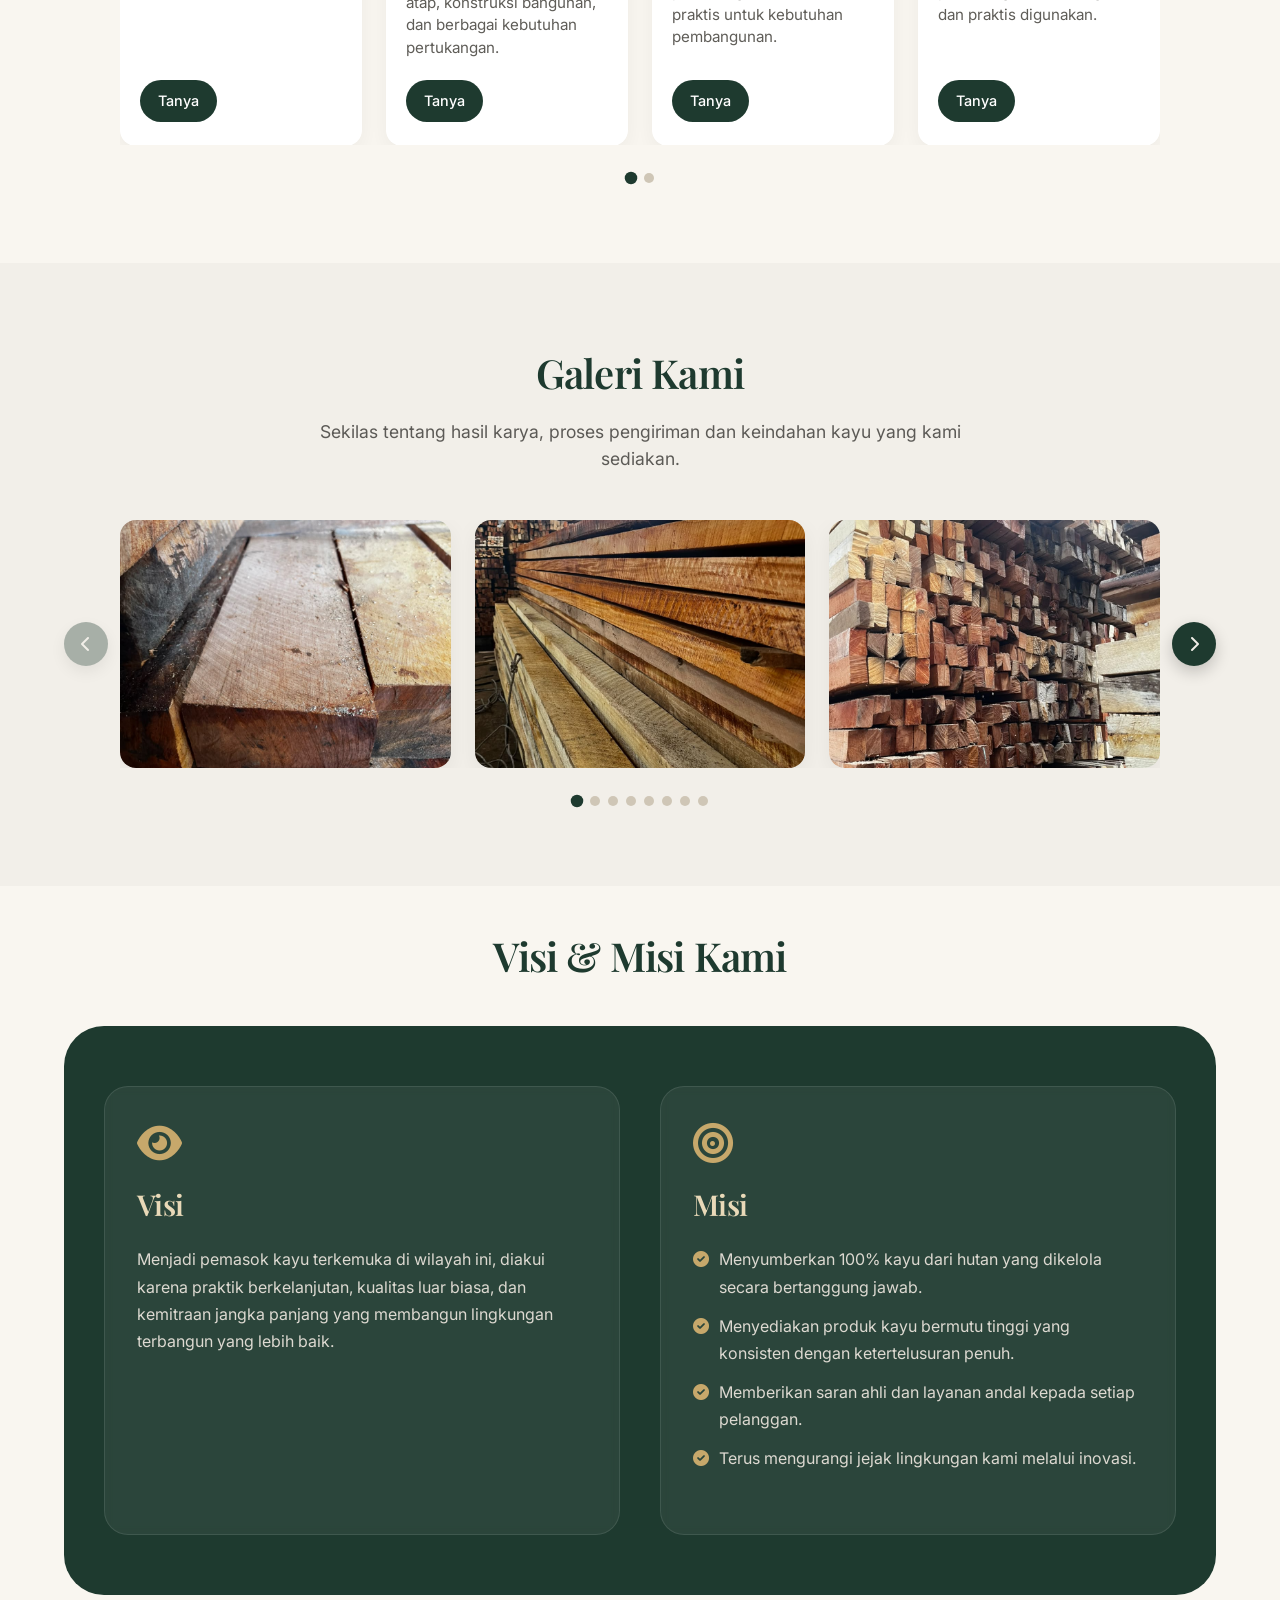
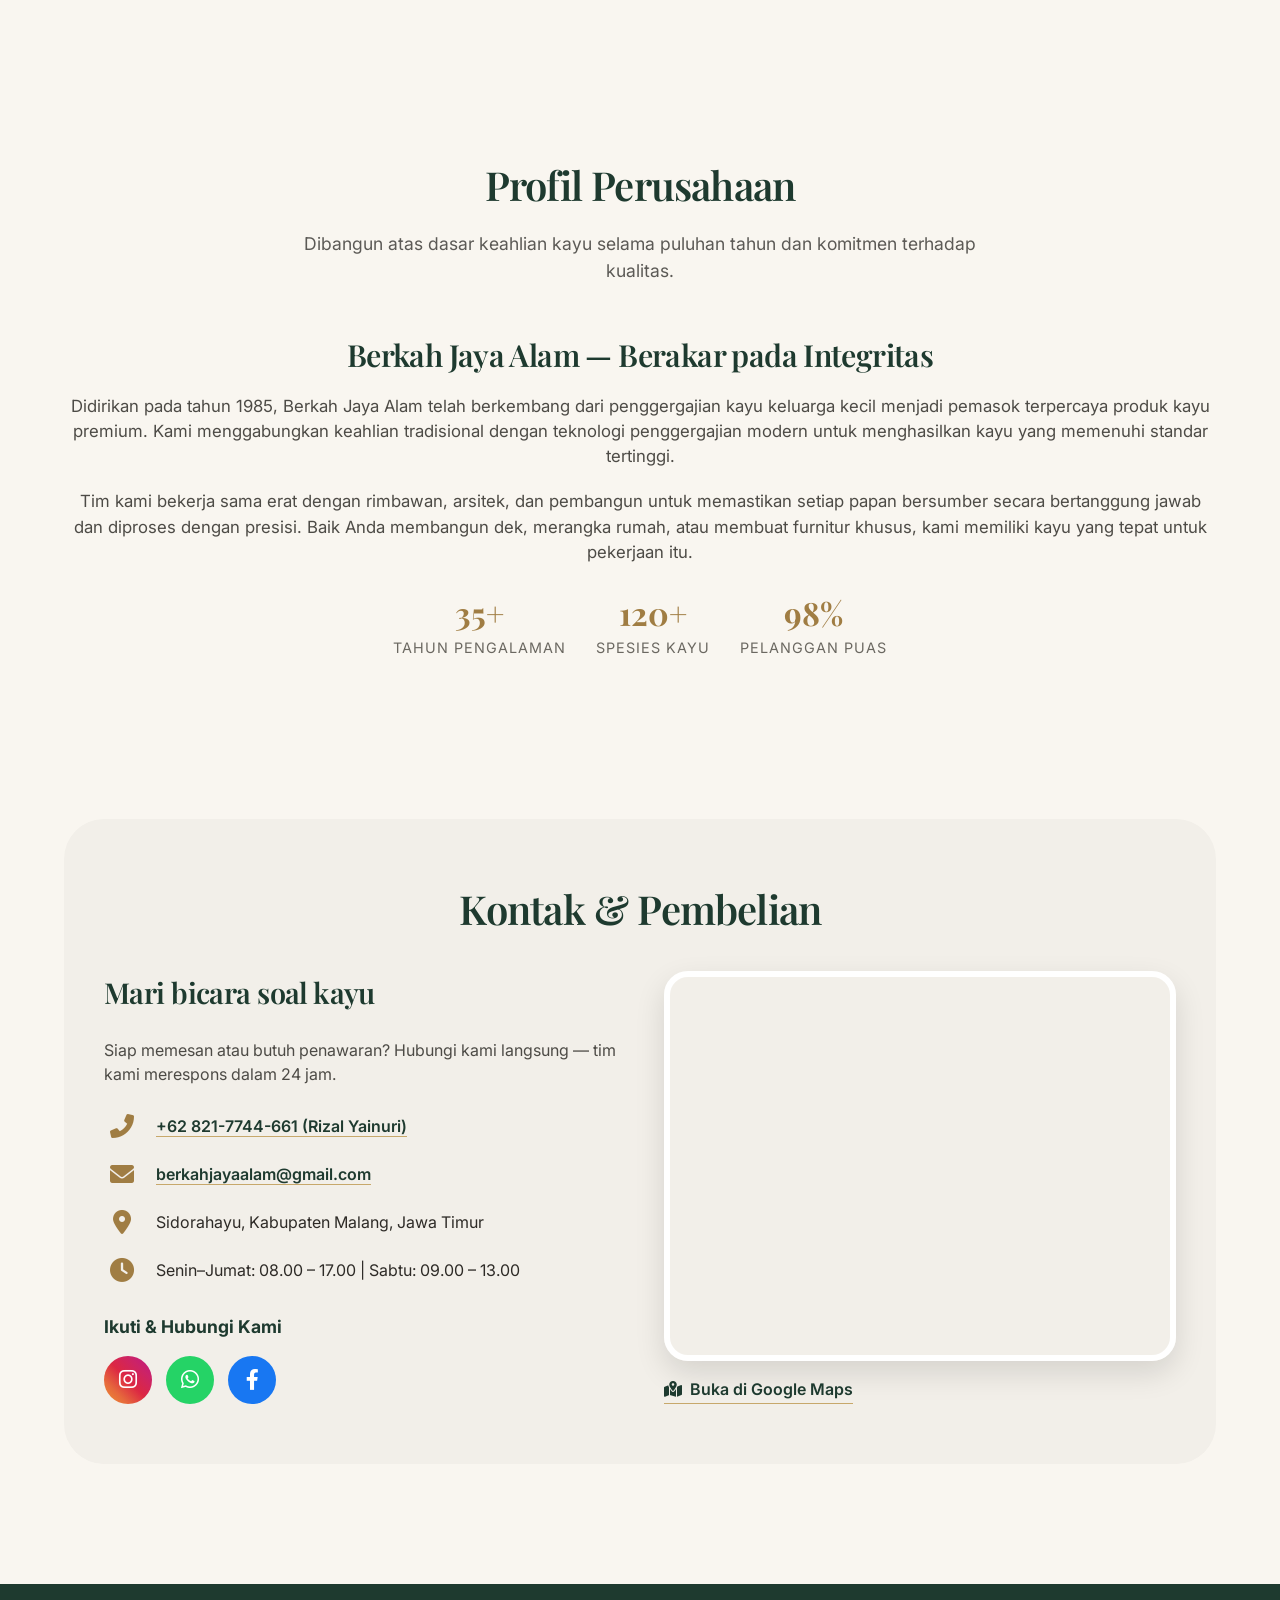
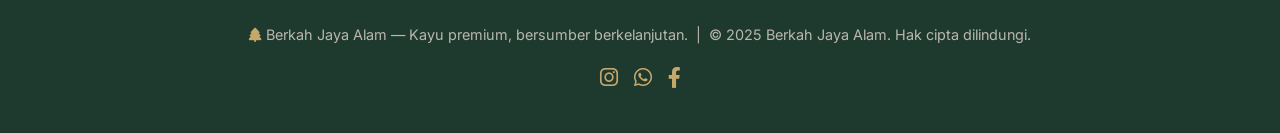
==== commit dfe92348: "Gunarayainterior" ====
--- a/client-berkahjayaalam/index.html
+++ b/client-berkahjayaalam/index.html
@@ -1047,7 +1047,7 @@
                     <div class="contact-info">
                         <h3>Mari bicara soal kayu</h3>
                         <p>Siap memesan atau butuh penawaran? Hubungi kami langsung — tim kami merespons dalam 24 jam.</p>
-                        <div class="contact-detail"><i class="fas fa-phone-alt"></i><p><a href="tel:+628217744661">+62 821-7744-661</a></p></div>
+                        <div class="contact-detail"><i class="fas fa-phone-alt"></i><p><a href="tel:+628217744661">+62 821-7744-661 (Rizal Yainuri)</a></p></div>
                         <div class="contact-detail"><i class="fas fa-envelope"></i><p><a href="mailto:berkahjayaalam@gmail.com">berkahjayaalam@gmail.com</a></p></div>
                         <div class="contact-detail"><i class="fas fa-map-marker-alt"></i><p>Sidorahayu, Kabupaten Malang, Jawa Timur</p></div>
                         <div class="contact-detail"><i class="fas fa-clock"></i><p>Senin–Jumat: 08.00 – 17.00 | Sabtu: 09.00 – 13.00</p></div>
